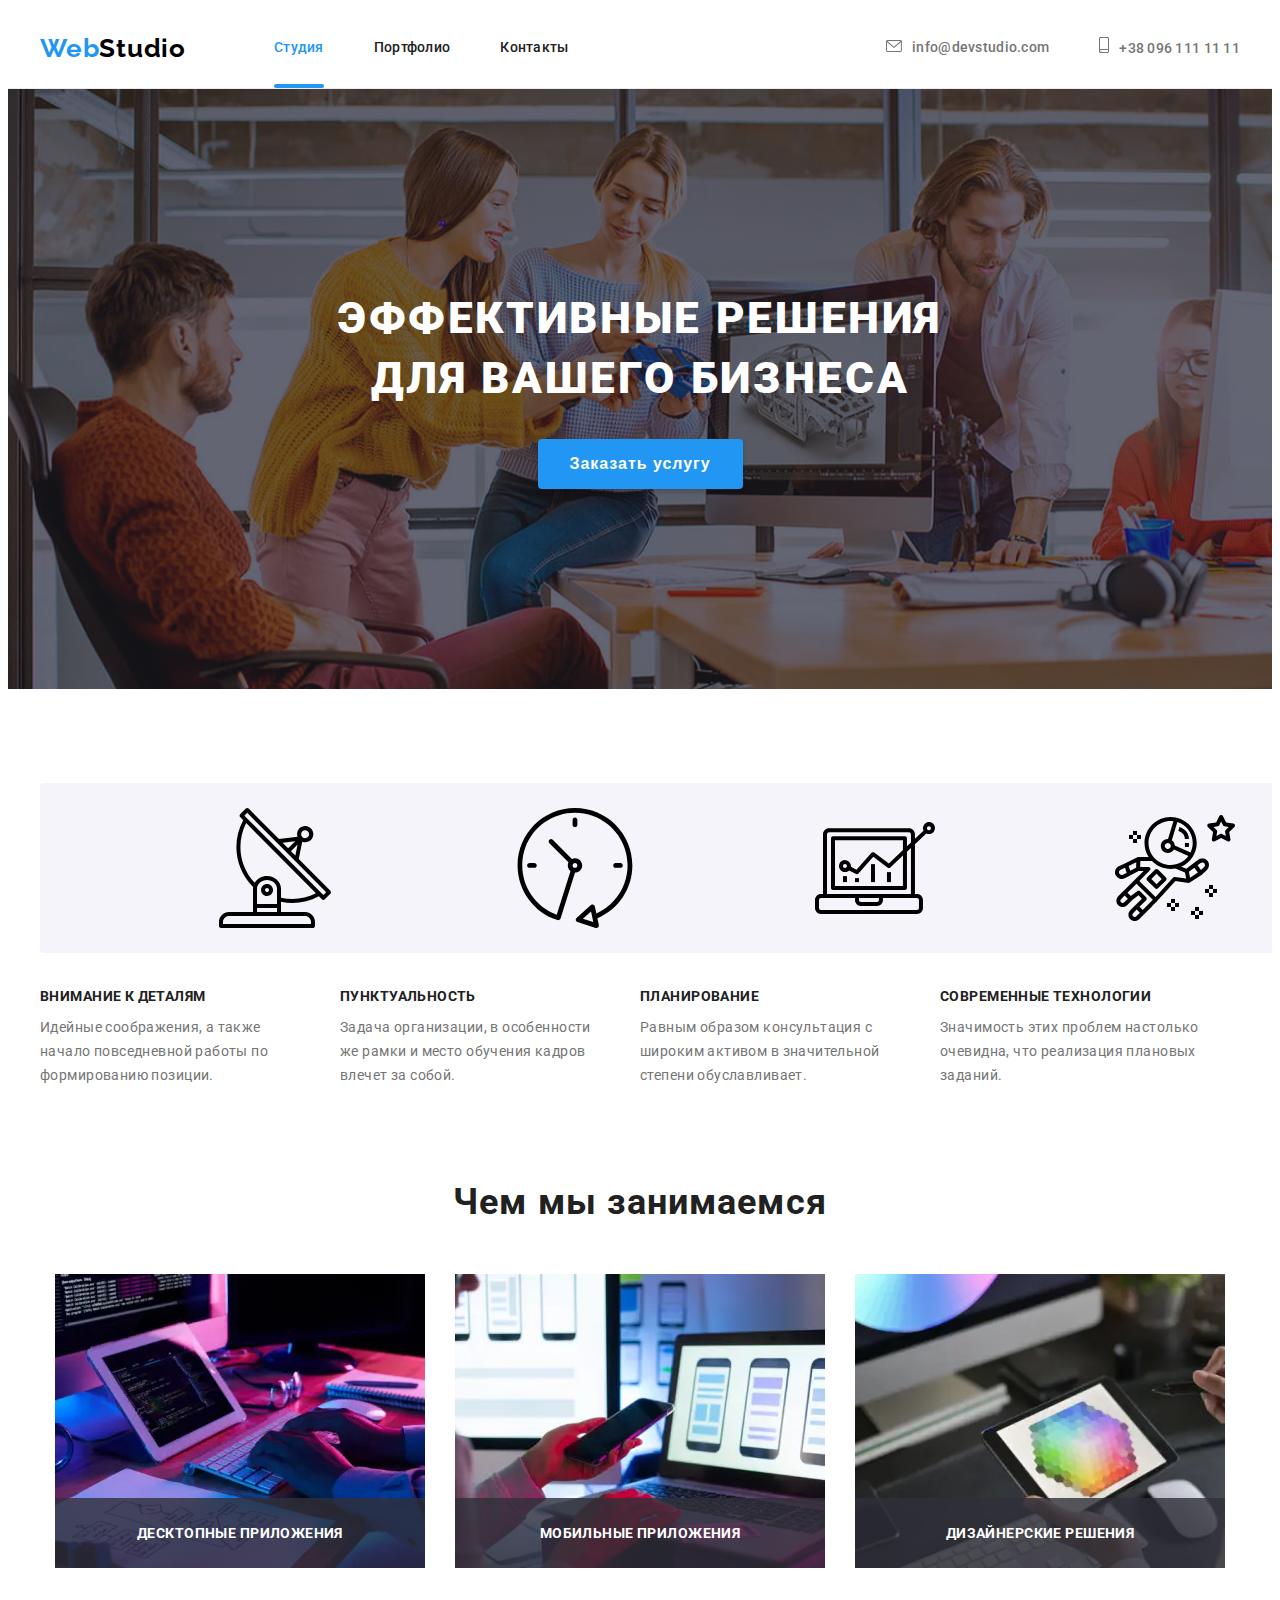
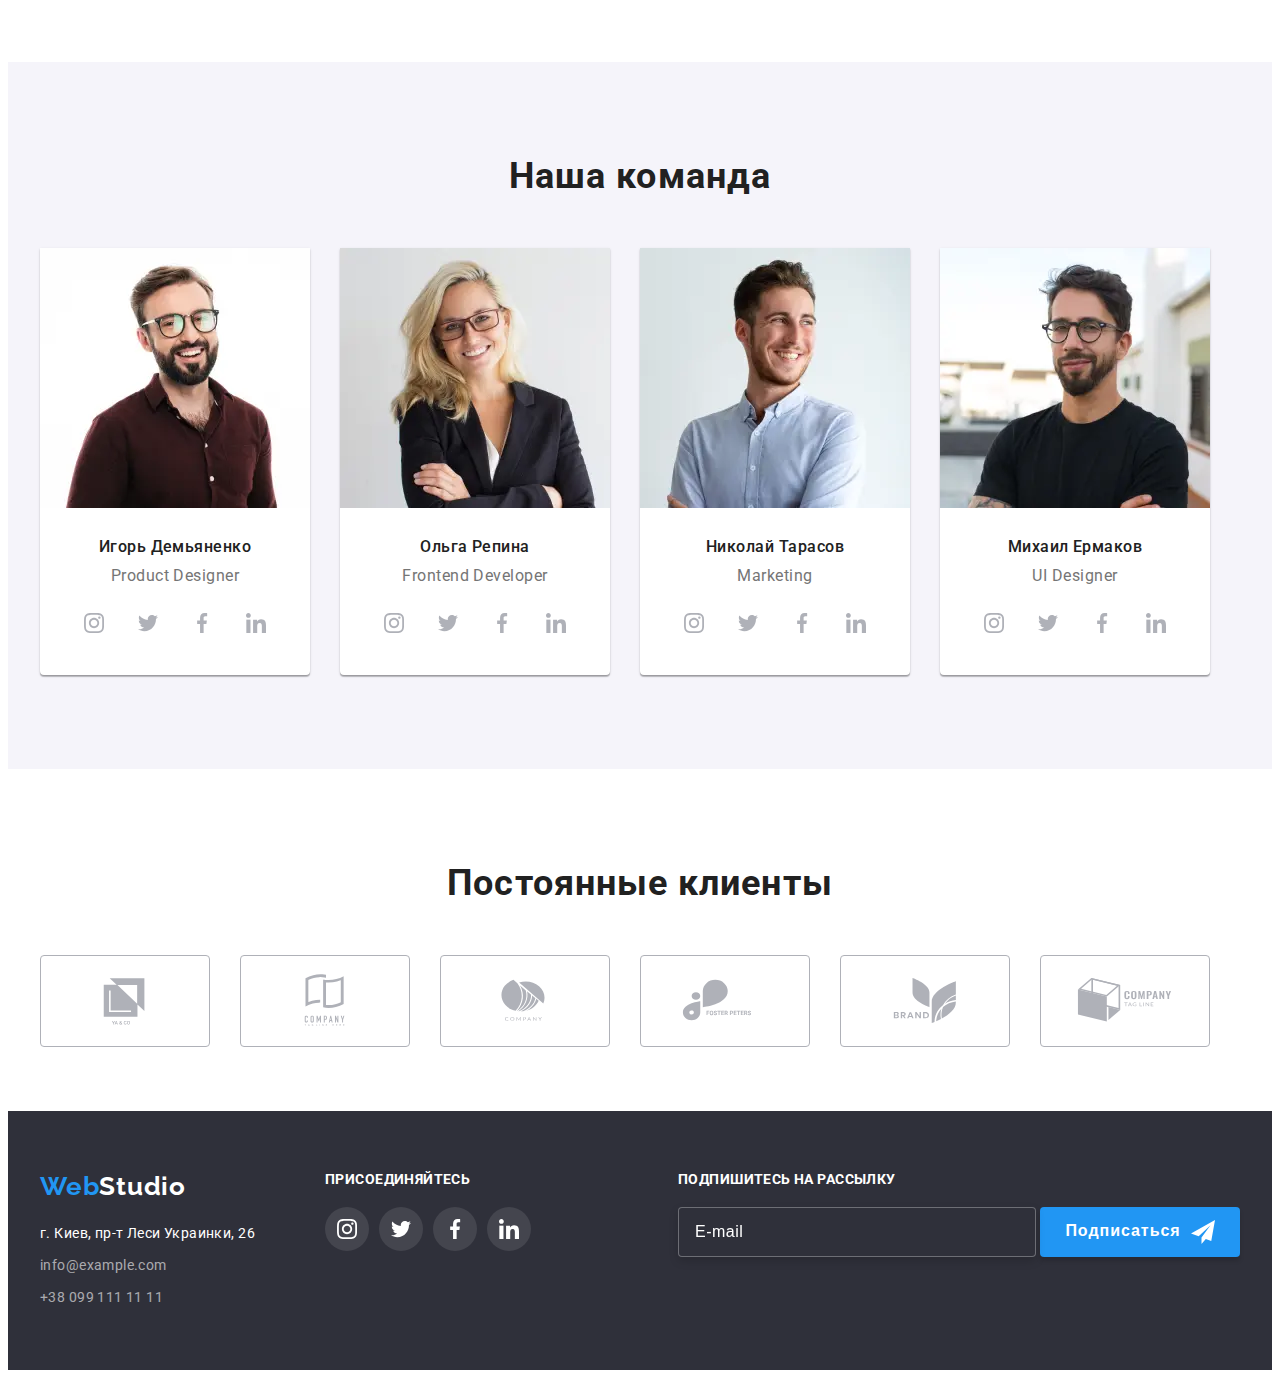
==== index.html @ 08f17c3b "fix mobile menu" ====
<!DOCTYPE html>
<html lang="ru">
  <head>
    <meta charset="UTF-8" />
    <meta http-equiv="X-UA-Compatible" content="IE=edge" />
    <meta name="viewport" content="width=device-width, initial-scale=1.0" />
    <title lang="en">WebStudio</title>
    <link rel="preconnect" href="https://fonts.gstatic.com" />
    <link
      href="https://fonts.googleapis.com/css2?family=Raleway:wght@700&family=Roboto:wght@400;500;700;900&display=swap"
      rel="stylesheet"
    />
    <link
      rel="stylesheet"
      href="https://cdnjs.cloudflare.com/ajax/libs/modern-normalize/1.0.0/modern-normalize.min.css"
      integrity="sha512-ISS7cAi1PEhQ8jnbJpJZMd29NlhNj4AWYyLOSp2CE/CsHxTCu+r+t0D2yoJudVrd0/8fTVPUVDzY5Tvli75u/g=="
      crossorigin="anonymous"
    />
    <link rel="stylesheet" href="./css/main.min.css" />
  </head>
  <body>
    <!-- HEADER -->
    <header class="header">
      <div class="container header__container">
        <nav class="header__nav">
          <a class="logo header__logo link" href="./index.html" lang="en"
            ><span class="logo__first-part">Web</span>Studio</a
          >
          <ul class="menu">
            <li class="menu__item list">
              <a class="menu__link link current" href="./index.html">Студия</a>
            </li>
            <li class="menu__item list">
              <a class="menu__link link" href="./portfolio.html">Портфолио</a>
            </li>
            <li class="menu__item list">
              <a class="menu__link link" href="#">Контакты</a>
            </li>
          </ul>
        </nav>
        <button type="button" class="header_burger-menu-btn" data-menu-button>
          <svg class="header_burger-menu-icon">
            <use href="./images/icons.svg#burger-menu"></use>
          </svg>
        </button>
        <ul class="header__contact">
          <li class="header__contact-item list">
            <a
              class="header__contact-link link"
              href="mailto:info@devstudio.com"
            >
              <svg class="header__contact-icon envelope">
                <use href="./images/icons.svg#envelope"></use>
              </svg>
              info@devstudio.com</a
            >
          </li>
          <li class="header__contact-item indent list">
            <a class="header__contact-link link" href="tel:+380961111111">
              <svg class="header__contact-icon smartphone">
                <use href="./images/icons.svg#smartphone"></use>
              </svg>
              +38 096 111 11 11</a
            >
          </li>
        </ul>
      </div>
      <div class="mobile-menu" data-menu>
        <div class="container mobile-menu__container">
          <button class="mobile-menu__close-btn" data-menu-close>
            <svg class="modal_close-btn-icon mobile-menu__close-btn-icon">
              <use href="./images/icons.svg#icon-close-black"></use>
            </svg>
          </button>
          <div class="mobile-menu__position">
            
              <ul class="mobile-menu__nav">
                <li class="mobile-menu__item list">
                  <a class="mobile-menu__link link current" href="./index.html"
                    >Студия</a
                  >
                </li>
                <li class="mobile-menu__item list">
                  <a class="mobile-menu__link link" href="./portfolio.html"
                    >Портфолио</a
                  >
                </li>
                <li class="mobile-menu__item list">
                  <a class="mobile-menu__link link" href="">Контакты</a>
                </li>
              </ul>
            
            
              <ul class="mobile-menu__contact">
                <li class="mobile-menu__contact-item list">
                  <a class="mobile-menu__contact-link mobile link" href="">
                    +38 096 111 11 11
                  </a>
                </li>
                <li class="mobile-menu__contact-item list">
                  <a class="mobile-menu__contact-link email link" href="">
                    info@devstudio.com
                  </a>
                </li>
              </ul>
              <ul class="mobile-menu__soc-networks">
                <li class="mobile-menu__soc-networks-item list">
                  <a href="" class="mobile-menu__soc-networks-link liner link">
                    Instagram
                  </a>
                </li>
                <li class="mobile-menu__soc-networks-item list">
                  <a href="" class="mobile-menu__soc-networks-link liner link">
                    Twitter
                  </a>
                </li>
                <li class="mobile-menu__soc-networks-item list">
                  <a href="" class="mobile-menu__soc-networks-link liner link">
                    Facebook
                  </a>
                </li>
                <li class="mobile-menu__soc-networks-item list">
                  <a href="" class="mobile-menu__soc-networks-link link">
                    LinkedIn
                  </a>
                </li>
              </ul>
            
          </div>
        </div>
      </div>
    </header>
    <main>
      <!--HERO-->
      <div class="overlay">
        <section class="hero">
          <h1 class="hero__title">
            Эффективные решения <br />
            для вашего бизнеса
          </h1>
          <div class="button">
            <button class="button__modal-btn" type="button" data-modal-open>
              Заказать услугу
            </button>
          </div>
        </section>
      </div>
      <!--ADVANTAGE-->
      <section class="advantage section">
        <div class="container">
          <h2 class="visually-hidden">Преимущества</h2>
          <ul class="advantage__list list">
            <li class="advantage__item">
              <svg class="advantage__icon-border">
                <use
                  class="advantage__icon"
                  href="./images/icons.svg#antenna"
                ></use>
              </svg>

              <h3 class="advantage__title">Внимание к деталям</h3>
              <p class="advantage__description">
                Идейные соображения, а также начало повседневной работы по
                формированию позиции.
              </p>
            </li>
            <li class="advantage__item">
              <svg class="advantage__icon-border">
                <use
                  class="advantage__icon"
                  href="./images/icons.svg#clock"
                ></use>
              </svg>

              <h3 class="advantage__title">Пунктуальность</h3>
              <p class="advantage__description">
                Задача организации, в особенности же рамки и место обучения
                кадров влечет за собой.
              </p>
            </li>
            <li class="advantage__item">
              <svg class="advantage__icon-border">
                <use
                  class="advantage__icon"
                  href="./images/icons.svg#diagram"
                ></use>
              </svg>
              <h3 class="advantage__title">Планирование</h3>
              <p class="advantage__description">
                Равным образом консультация с широким активом в значительной
                степени обуславливает.
              </p>
            </li>
            <li class="advantage__item">
              <svg class="advantage__icon-border">
                <use
                  class="advantage__icon"
                  href="./images/icons.svg#astronaut"
                ></use>
              </svg>
              <h3 class="advantage__title">Современные технологии</h3>
              <p class="advantage__description">
                Значимость этих проблем настолько очевидна, что реализация
                плановых заданий.
              </p>
            </li>
          </ul>
        </div>
      </section>

      <!--DOING-->
      <section class="doing doing_section section">
        <div class="container">
          <h2 class="title">Чем мы занимаемся</h2>
          <ul class="doing__list">
            <li class="doing__item list">
              <div class="doing__image-wrapper">
                <picture>
                  <source
                    srcset="
                      ./images/doing/doing-1-desktop.webp    1x,
                      ./images/doing/doing-1-desktop@2x.webp 2x
                    "
                    media="(min-width: 1200px)"
                    type="image/webp"
                  />
                  <source
                    srcset="
                      ./images/doing/doing-1-desktop.jpg    1x,
                      ./images/doing/doing-1-desktop@2x.jpg 2x
                    "
                    media="(min-width: 1200px)"
                  />
                  <img
                    class="doing__image"
                    src="#"
                    alt="Работаем на ноутбуке"
                  />
                </picture>
                <div class="doing__overlay-wrapper">
                  <p class="doing__overlay">Десктопные приложения</p>
                </div>
              </div>
            </li>
            <li class="doing__item list">
              <div class="doing__image-wrapper">
                <picture>
                  <source
                    srcset="
                      ./images/doing/doing-2-desktop.webp    1x,
                      ./images/doing/doing-2-desktop@2x.webp 2x
                    "
                    media="(min-width: 1200px)"
                    type="image/webp"
                  />
                  <source
                    srcset="
                      ./images/doing/doing-2-desktop.jpg    1x,
                      ./images/doing/doing-2-desktop@2x.jpg 2x
                    "
                    media="(min-width: 1200px)"
                  />
                  <img
                    class="doing__image"
                    src="#"
                    alt="Работаем на телефоне"
                  />
                </picture>
                <div class="doing__overlay-wrapper">
                  <p class="doing__overlay">Мобильные приложения</p>
                </div>
              </div>
            </li>
            <li class="doing__item list">
              <div class="doing__image-wrapper">
                <picture>
                  <source
                    srcset="
                      ./images/doing/doing-3-desktop.webp    1x,
                      ./images/doing/doing-3-desktop@2x.webp 2x
                    "
                    media="(min-width: 1200px)"
                    type="image/webp"
                  />
                  <source
                    srcset="
                      ./images/doing/doing-3-desktop.jpg    1x,
                      ./images/doing/doing-3-desktop@2x.jpg 2x
                    "
                    media="(min-width: 1200px)"
                  />
                  <img
                    class="doing__image"
                    src="#.jpg"
                    alt="Работаем на планшете"
                  />
                </picture>
                <div class="doing__overlay-wrapper">
                  <p class="doing__overlay">Дизайнерские решения</p>
                </div>
              </div>
            </li>
          </ul>
        </div>
      </section>

      <!--TEAM-->
      <section class="team section">
        <div class="container team__container">
          <h2 class="title">Наша команда</h2>
          <ul class="team__list">
            <li class="team__item list">
              <picture>
                <source
                  srcset="
                    ./images/team/igor-desktop.webp    1x,
                    ./images/team/igor-desktop@2x.webp 2x
                  "
                  media="(min-width: 1200px)"
                  type="image/webp"
                />
                <source
                  srcset="
                    ./images/team/igor-desktop.jpg    1x,
                    ./images/team/igor-desktop@2x.jpg 2x
                  "
                  media="(min-width: 1200px)"
                />
                <source
                  srcset="
                    ./images/team/igor-tablet.webp    1x,
                    ./images/team/igor-tablet@2x.webp 2x
                  "
                  media="(min-width: 768px)"
                  type="image/webp"
                />
                <source
                  srcset="
                    ./images/team/igor-tablet.jpg    1x,
                    ./images/team/igor-tablet@2x.jpg 2x
                  "
                  media="(min-width: 768px)"
                />
                <source
                  srcset="
                    ./images/team/igor-mobile.webp    1x,
                    ./images/team/igor-mobile@2x.webp 2x
                  "
                  media="(max-width: 767px)"
                  type="image/webp"
                />
                <source
                  srcset="
                    ./images/team/igor-mobile.jpg    1x,
                    ./images/team/igor-mobile@2x.jpg 2x
                  "
                  media="(max-width: 767px)"
                />
                <img
                  class="team__image"
                  src="./images/team/igor-mobile.jpg"
                  alt="фото"
                />
              </picture>
              <div class="team__content">
                <h3 class="team__title">Игорь Демьяненко</h3>
                <p class="team__position" lang="en">Product Designer</p>
                <ul class="list soc-networks">
                  <li class="soc-networks__item">
                    <a class="soc-networks__link link" href="">
                      <svg class="soc-networks__icon">
                        <use href="./images/icons.svg#instagram"></use>
                      </svg>
                    </a>
                  </li>
                  <li class="soc-networks__item">
                    <a class="soc-networks__link link" href="">
                      <svg class="soc-networks__icon">
                        <use href="./images/icons.svg#twitter"></use>
                      </svg>
                    </a>
                  </li>
                  <li class="soc-networks__item">
                    <a class="soc-networks__link link" href="">
                      <svg class="soc-networks__icon">
                        <use href="./images/icons.svg#facebook"></use>
                      </svg>
                    </a>
                  </li>
                  <li class="soc-networks__item">
                    <a class="soc-networks__link link" href="">
                      <svg class="soc-networks__icon">
                        <use href="./images/icons.svg#linkedin"></use>
                      </svg>
                    </a>
                  </li>
                </ul>
              </div>
            </li>

            <li class="team__item list">
              <picture>
                <source
                  srcset="
                    ./images/team/olga-desktop.webp    1x,
                    ./images/team/olga-desktop@2x.webp 2x
                  "
                  media="(min-width: 1200px)"
                  type="image/webp"
                />
                <source
                  srcset="
                    ./images/team/olga-desktop.jpg    1x,
                    ./images/team/olga-desktop@2x.jpg 2x
                  "
                  media="(min-width: 1200px)"
                />
                <source
                  srcset="
                    ./images/team/olga-tablet.webp    1x,
                    ./images/team/olga-tablet@2x.webp 2x
                  "
                  media="(min-width: 768px)"
                  type="image/webp"
                />
                <source
                  srcset="
                    ./images/team/olga-tablet.jpg    1x,
                    ./images/team/olga-tablet@2x.jpg 2x
                  "
                  media="(min-width: 768px)"
                />
                <source
                  srcset="
                    ./images/team/olga-mobile.webp    1x,
                    ./images/team/olga-mobile@2x.webp 2x
                  "
                  media="(max-width: 767px)"
                  type="image/webp"
                />
                <source
                  srcset="
                    ./images/team/olga-mobile.jpg    1x,
                    ./images/team/olga-mobile@2x.jpg 2x
                  "
                  media="(max-width: 767px)"
                />
                <img
                  class="team__image"
                  src="./images/team/olga-mobile.jpg"
                  alt="фото"
                />
              </picture>
              <div class="team__content">
                <h3 class="team__title">Ольга Репина</h3>
                <p class="team__position" lang="en">Frontend Developer</p>
                <ul class="list soc-networks">
                  <li class="soc-networks__item">
                    <a class="soc-networks__link link" href="">
                      <svg class="soc-networks__icon">
                        <use href="./images/icons.svg#instagram"></use>
                      </svg>
                    </a>
                  </li>
                  <li class="soc-networks__item">
                    <a class="soc-networks__link link" href="">
                      <svg class="soc-networks__icon">
                        <use href="./images/icons.svg#twitter"></use>
                      </svg>
                    </a>
                  </li>
                  <li class="soc-networks__item">
                    <a class="soc-networks__link link" href="">
                      <svg class="soc-networks__icon">
                        <use href="./images/icons.svg#facebook"></use>
                      </svg>
                    </a>
                  </li>
                  <li class="soc-networks__item">
                    <a class="soc-networks__link link" href="">
                      <svg class="soc-networks__icon">
                        <use href="./images/icons.svg#linkedin"></use>
                      </svg>
                    </a>
                  </li>
                </ul>
              </div>
            </li>
            <li class="team__item list">
              <picture>
                <source
                  srcset="
                    ./images/team/nicholas-desktop.webp    1x,
                    ./images/team/nicholas-desktop@2x.webp 2x
                  "
                  media="(min-width: 1200px)"
                  type="image/webp"
                />
                <source
                  srcset="
                    ./images/team/nicholas-desktop.jpg    1x,
                    ./images/team/nicholas-desktop@2x.jpg 2x
                  "
                  media="(min-width: 1200px)"
                />
                <source
                  srcset="
                    ./images/team/nicholas-tablet.webp    1x,
                    ./images/team/nicholas-tablet@2x.webp 2x
                  "
                  media="(min-width: 768px)"
                  type="image/webp"
                />
                <source
                  srcset="
                    ./images/team/nicholas-tablet.jpg    1x,
                    ./images/team/nicholas-tablet@2x.jpg 2x
                  "
                  media="(min-width: 768px)"
                />
                <source
                  srcset="
                    ./images/team/nicholas-mobile.webp    1x,
                    ./images/team/nicholas-mobile@2x.webp 2x
                  "
                  media="(max-width: 767px)"
                  type="image/webp"
                />
                <source
                  srcset="
                    ./images/team/nicholas-mobile.jpg    1x,
                    ./images/team/nicholas-mobile@2x.jpg 2x
                  "
                  media="(max-width: 767px)"
                />
                <img
                  class="team__image"
                  src="./images/team/nicholas-mobile.jpg"
                  alt="фото"
                />
              </picture>
              <div class="team__content">
                <h3 class="team__title">Николай Тарасов</h3>
                <p class="team__position" lang="en">Marketing</p>
                <ul class="list soc-networks">
                  <li class="soc-networks__item">
                    <a class="soc-networks__link link" href="">
                      <svg class="soc-networks__icon">
                        <use href="./images/icons.svg#instagram"></use>
                      </svg>
                    </a>
                  </li>
                  <li class="soc-networks__item">
                    <a class="soc-networks__link link" href="">
                      <svg class="soc-networks__icon">
                        <use href="./images/icons.svg#twitter"></use>
                      </svg>
                    </a>
                  </li>
                  <li class="soc-networks__item">
                    <a class="soc-networks__link link" href="">
                      <svg class="soc-networks__icon">
                        <use href="./images/icons.svg#facebook"></use>
                      </svg>
                    </a>
                  </li>
                  <li class="soc-networks__item">
                    <a class="soc-networks__link link" href="">
                      <svg class="soc-networks__icon">
                        <use href="./images/icons.svg#linkedin"></use>
                      </svg>
                    </a>
                  </li>
                </ul>
              </div>
            </li>
            <li class="team__item list">
              <picture>
                <source
                  srcset="
                    ./images/team/michael-desktop.webp    1x,
                    ./images/team/michael-desktop@2x.webp 2x
                  "
                  media="(min-width: 1200px)"
                  type="image/webp"
                />
                <source
                  srcset="
                    ./images/team/michael-desktop.jpg    1x,
                    ./images/team/michael-desktop@2x.jpg 2x
                  "
                  media="(min-width: 1200px)"
                />
                <source
                  srcset="
                    ./images/team/michael-tablet.webp    1x,
                    ./images/team/michael-tablet@2x.webp 2x
                  "
                  media="(min-width: 768px)"
                  type="image/webp"
                />
                <source
                  srcset="
                    ./images/team/michael-tablet.jpg    1x,
                    ./images/team/michael-tablet@2x.jpg 2x
                  "
                  media="(min-width: 768px)"
                />
                <source
                  srcset="
                    ./images/team/michael-mobile.webp    1x,
                    ./images/team/michael-mobile@2x.webp 2x
                  "
                  media="(max-width: 767px)"
                  type="image/webp"
                />
                <source
                  srcset="
                    ./images/team/michael-mobile.jpg    1x,
                    ./images/team/michael-mobile@2x.jpg 2x
                  "
                  media="(max-width: 767px)"
                />
                <img
                  class="team__image"
                  src="./images/team/michael-mobile.jpg"
                  alt="фото"
                />
              </picture>
              <div class="team__content">
                <h3 class="team__title">Михаил Ермаков</h3>
                <p class="team__position" lang="en">UI Designer</p>
                <ul class="list soc-networks">
                  <li class="soc-networks__item">
                    <a class="soc-networks__link link" href="">
                      <svg class="soc-networks__icon">
                        <use href="./images/icons.svg#instagram"></use>
                      </svg>
                    </a>
                  </li>
                  <li class="soc-networks__item">
                    <a class="soc-networks__link link" href="">
                      <svg class="soc-networks__icon">
                        <use href="./images/icons.svg#twitter"></use>
                      </svg>
                    </a>
                  </li>
                  <li class="soc-networks__item">
                    <a class="soc-networks__link link" href="">
                      <svg class="soc-networks__icon">
                        <use href="./images/icons.svg#facebook"></use>
                      </svg>
                    </a>
                  </li>
                  <li class="soc-networks__item">
                    <a class="soc-networks__link link" href="">
                      <svg class="soc-networks__icon">
                        <use href="./images/icons.svg#linkedin"></use>
                      </svg>
                    </a>
                  </li>
                </ul>
              </div>
            </li>
          </ul>
        </div>
      </section>
      <!--CUSTOMERS-->
      <section class="customers section">
        <div class="container customers__container">
          <h2 class="title">Постоянные клиенты</h2>
          <ul class="customers__list list">
            <li class="customers__item">
              <a class="customers__link link" href="">
                <svg class="customers__icon">
                  <use href="./images/icons.svg#icon-logo1"></use>
                </svg>
              </a>
            </li>
            <li class="customers__item">
              <a class="customers__link link" href="">
                <svg class="customers__icon">
                  <use href="./images/icons.svg#icon-logo2"></use>
                </svg>
              </a>
            </li>
            <li class="customers__item">
              <a class="customers__link link" href="">
                <svg class="customers__icon">
                  <use href="./images/icons.svg#icon-logo3"></use>
                </svg>
              </a>
            </li>
            <li class="customers__item">
              <a class="customers__link link" href="">
                <svg class="customers__icon">
                  <use href="./images/icons.svg#icon-logo4"></use>
                </svg>
              </a>
            </li>
            <li class="customers__item">
              <a class="customers__link link" href="">
                <svg class="customers__icon">
                  <use href="./images/icons.svg#icon-logo5"></use>
                </svg>
              </a>
            </li>
            <li class="customers__item">
              <a class="customers__link link" href="">
                <svg class="customers__icon">
                  <use href="./images/icons.svg#icon-logo6"></use>
                </svg>
              </a>
            </li>
          </ul>
        </div>
      </section>
    </main>

    <!--FOOTER-->
    <footer class="footer">
      <div class="container footer__container">
        <div class="footer__tablet-position">
          <div class="footer__contact">
            <a class="logo footer__logo link" href="./index.html" lang="en"
              ><span class="logo__first-part">Web</span>Studio</a
            >
            <address class="footer__address">
              <ul class="footer__contact-list">
                <li class="footer__item list">
                  <a
                    class="footer__link link footer__contact-color"
                    href="https://goo.gl/maps/uwmR4bDLLU36MTBo9"
                    target="_blank"
                    rel="noopener noreferrer"
                    >г. Киев, пр-т Леси Украинки, 26</a
                  >
                </li>
                <li class="footer__item list">
                  <a class="footer__link link" href="mailto:info@example.com"
                    >info@example.com</a
                  >
                </li>
                <li class="footer__item list">
                  <a class="footer__link link" href="tel:+380991111111"
                    >+38 099 111 11 11</a
                  >
                </li>
              </ul>
            </address>
          </div>
          <div class="appeal">
            <h3 class="appeal__tittle">присоединяйтесь</h3>
            <ul class="appeal__list list">
              <li class="appeal__item">
                <a class="appeal__link link" href="">
                  <svg class="appeal__social-icon">
                    <use href="./images/icons.svg#instagram"></use>
                  </svg>
                </a>
              </li>
              <li class="appeal__item">
                <a class="appeal__link link" href="">
                  <svg class="appeal__social-icon">
                    <use href="./images/icons.svg#twitter"></use>
                  </svg>
                </a>
              </li>
              <li class="appeal__item">
                <a class="appeal__link link" href="">
                  <svg class="appeal__social-icon">
                    <use href="./images/icons.svg#facebook"></use>
                  </svg>
                </a>
              </li>
              <li class="appeal__item link">
                <a class="appeal__link" href="">
                  <svg class="appeal__social-icon">
                    <use href="./images/icons.svg#linkedin"></use>
                  </svg>
                </a>
              </li>
            </ul>
          </div>
        </div>
        <form action="#" class="footer__footer-form">
          <p class="footer__form-head">Подпишитесь на рассылку</p>
          <div class="footer__form-position">
            <label class="footer__form-field">
              <input
                type="email"
                name="email"
                class="footer__form-input"
                placeholder="E-mail"
              />
            </label>
            <button type="submit" class="footer__form-btn">Подписаться</button>
          </div>
        </form>
      </div>
    </footer>
    <!--MODAL WINDOW-->
    <div class="backdrop is-hidden" data-modal>
      <div class="modal">
        <button type="button" class="modal__close-btn" data-modal-close>
          <svg class="modal_close-btn-icon">
            <use href="./images/icons.svg#icon-close-black"></use>
          </svg>
        </button>
        <form action="#" class="modal-form">
          <p class="modal-form__head">
            Оставьте свои данные, мы вам перезвоним
          </p>
          <label class="modal-form__field">
            Имя
            <span class="modal-form__input-wrapper">
              <input
                type="text"
                name="user-name"
                class="modal-form__input"
                required
              />
              <svg class="modal-form__icon">
                <use href="./images/icons.svg#icon-person"></use>
              </svg>
            </span>
          </label>
          <label class="modal-form__field">
            Телефон
            <span class="modal-form__input-wrapper">
              <input
                type="tel"
                name="user-phone"
                class="modal-form__input"
                required
              />
              <svg class="modal-form__icon">
                <use href="./images/icons.svg#modal-phone"></use>
              </svg>
            </span>
          </label>
          <label class="modal-form__field">
            Почта
            <span class="modal-form__input-wrapper">
              <input
                type="email"
                name="user-mail"
                class="modal-form__input"
                required
              />
              <svg class="modal-form__icon">
                <use href="./images/icons.svg#modal-email"></use>
              </svg>
            </span>
          </label>
          <label class="modal-form__field">
            Комментарий
            <textarea
              name="user-coment"
              class="modal-form__coment"
              placeholder="Введите текст"
            ></textarea>
          </label>
          <input
            type="checkbox"
            name="user-policy"
            class="modal-form__checkbox visually-hidden"
            id="checkbox-policy"
            required
          />
          <label for="checkbox-policy" class="modal-form__checkbox-policy"
            >Соглашаюсь с рассылкой и принимаю
            <a href="" class="modal-form__policy-link">Условия договора</a>
          </label>
          <button type="submit" class="modal-form__btn">Отправить</button>
        </form>
      </div>
    </div>
    <script src="./js/modal.js"></script>
    <script src="./js/menu.js"></script>
  </body>
</html>
---- css/main.min.css ----
:root{--main-font: "Roboto", sans-serif;--secondary-font: "Raleway", sans-serif;--accent-color: #2196f3;--main-grey-color: #757575;--main-black-color: #212121;--main-white-color:  #ffffff;--gap-card-set: 30px;--duration: 250ms;--timing-function: cubic-bezier(0.4, 0, 0.2, 1)}.visually-hidden{position:absolute !important;clip:rect(1px 1px 1px 1px);clip:rect(1px, 1px, 1px, 1px);padding:0 !important;border:0 !important;height:1px !important;width:1px !important;overflow:hidden}h1,h2,h3,h4,h5,h6,p{margin-top:0;margin-bottom:0}ul,ol{margin-top:0;margin-bottom:0;padding-left:0}img{display:block;max-width:100%;height:auto}.list{list-style:none}.link{text-decoration:none}body{font-family:var(--main-font);overflow-x:hidden}html{overflow-x:hidden}.section{padding-top:94px;padding-bottom:94px}@media screen and (max-width: 1199px){.section{padding-top:60px;padding-bottom:60px}}.container{width:100%;padding-left:15px;padding-right:15px}@media screen and (min-width: 480px){.container{width:480px;margin:0 auto}}@media screen and (min-width: 768px){.container{width:768px}}@media screen and (min-width: 1200px){.container{width:1200px}}.soc-networks{display:flex;justify-content:space-between;width:206px;height:44px;margin:auto}.soc-networks__link{display:flex;justify-content:center;align-items:center;width:44px;height:44px;background-color:var(--main-white-color);border-radius:50%;transition:background-color var(--duration) var(--timing-function)}.soc-networks__link:hover,.soc-networks__link:focus{background-color:var(--accent-color)}.soc-networks__icon{width:20px;height:20px;fill:#afb1b8;transition:fill var(--duration) var(--timing-function)}.soc-networks__link:hover .soc-networks__icon,.soc-networks__link:focus .soc-networks__icon{fill:var(--main-white-color)}.title{font-weight:700;text-align:center;letter-spacing:0.03em;color:var(--main-black-color)}@media screen and (max-width: 1199px){.title{font-size:28px;line-height:1.18;margin-bottom:30px}}@media screen and (min-width: 1200px){.title{font-size:36px;line-height:1.16;margin-bottom:50px}}.backdrop{position:fixed;top:0;left:0;width:100%;height:100%;background-color:rgba(0,0,0,0.2);z-index:100;transition:opacity var(--duration) var(--timing-function),visibility var(--duration) var(--timing-function)}.is-hidden{opacity:0;visibility:hidden;pointer-events:none}.modal{position:absolute;top:50%;left:50%;transform:translate(-50%, -50%);background-color:var(--main-white-color);box-shadow:0px 1px 3px rgba(0,0,0,0.12),0px 1px 1px rgba(0,0,0,0.14),0px 2px 1px rgba(0,0,0,0.2);border-radius:4px;padding:40px}.modal__close-btn{position:absolute;width:30px;height:30px;top:8px;right:8px;padding:0;background-color:var(--main-white-color);border:1px solid rgba(0,0,0,0.1);border-radius:50%;box-sizing:border-box}.modal_close-btn-icon{position:absolute;top:5px;right:5px;width:18px;height:18px;padding:0;cursor:pointer}.modal_close-btn-icon:hover{fill:var(--accent-color)}@media screen and (max-width: 1199px){.modal{width:450px}}@media screen and (min-width: 1200px){.modal{width:528px}}.modal-form{display:flex;flex-direction:column}.modal-form__head{font-weight:700;text-align:center;letter-spacing:0.03em;margin-bottom:12px}@media screen and (max-width: 1199px){.modal-form__head{font-size:20px;line-height:1.5}}@media screen and (min-width: 480px){.modal-form__head{font-size:20px;line-height:1.15}.modal-form__field{font-weight:400;font-size:12px;line-height:14px;letter-spacing:0.01em;color:var(--main-grey-color);margin-bottom:10px}.modal-form__input-wrapper{position:relative;display:block;margin-top:4px}.modal-form__input{width:100%;height:40px;border:1px solid rgba(33,33,33,0.2);box-sizing:border-box;border-radius:4px;padding-left:41px;transition:border-color var(--duration) var(--timing-function)}.modal-form__input:focus{border-color:var(--accent-color);outline:none}.modal-form__icon{position:absolute;top:50%;left:12px;transform:translateY(-50%);display:block;width:18px;height:18px;transition:fill var(--duration) var(--timing-function)}.modal-form__icon__input:focus+.modal-form__icon{fill:var(--accent-color)}.modal-form__coment{width:100%;height:120px;border:1px solid rgba(33,33,33,0.2);box-sizing:border-box;border-radius:4px;padding:12px 16px;margin-top:4px;resize:none}.modal-form__coment::placeholder{font-weight:400;font-size:14px;line-height:16px;letter-spacing:0.01em;color:rgba(117,117,117,0.5)}.modal-form__coment:focus{outline:none;border-color:var(--accent-color)}.modal-form__checkbox-policy{font-weight:400;letter-spacing:0.03em;font-size:12px;line-height:1.17;color:var(--main-grey-color);margin-top:10px}.modal-form__policy-link{color:var(--accent-color)}.modal-form__checkbox-policy::before{display:inline-block;vertical-align:middle;content:"";width:15px;height:15px;cursor:pointer;border:2px solid #212121;border-radius:2px;box-sizing:border-box}.modal-form__checkbox:checked+.modal-form__checkbox-policy::before{border:none;background-image:url("../images/icon-check.svg");background-position:50% 50%;border-radius:2px solid var(--accent-color)}.modal-form__checkbox-policy::before,.modal-form__checkbox-policy{display:inline-flex;align-items:center;justify-content:space-evenly}.modal-form__btn{align-self:center;width:200px;height:50px;margin-top:30px;background-color:#2196f3;box-shadow:0px 4px 4px rgba(0,0,0,0.15);border-radius:4px;border:none;color:var(--main-white-color);font-weight:700;font-size:16px;line-height:30px;align-items:center;text-align:center;letter-spacing:0.06em;cursor:pointer;transition:background-color var(--duration) var(--timing-function)}.modal-form__btn:hover,.modal-form__btn:focus{background-color:#188ce8}}@media screen and (max-width: 1199px){.modal-form__checkbox-policy{font-size:12px;line-height:1.17}}@media screen and (min-width: 1200px){.modal-form__checkbox-policy{font-size:14px;line-height:1.71}}.logo{font-family:var(--secondary-font);font-weight:700;font-size:26px;line-height:1.19;letter-spacing:0.03em}.logo__first-part{color:#2196f3}@media screen and (max-width: 767px){.menu{display:none}}@media screen and (min-width: 768px){.menu{display:flex}.menu__item:not(:last-child){margin-right:50px}.menu__link{font-weight:500;font-size:14px;line-height:1.14;letter-spacing:0.02em;color:var(--main-black-color);position:relative;display:block;padding-top:32px;padding-bottom:32px;transition:color var(--duration) var(--timing-function)}.menu__link:hover,.menu__link:focus{color:var(--accent-color)}.menu__link.current::after{content:"";position:absolute;left:0;bottom:0;display:block;width:100%;height:4px;background-color:var(--accent-color);border-radius:2px}.current{color:var(--accent-color)}}@media screen and (min-width: 1200px){.menu{display:flex}.menu__item:not(:last-child){margin-right:50px}.menu__link{font-weight:500;font-size:14px;line-height:1.14;letter-spacing:0.02em;color:var(--main-black-color);position:relative;display:block;padding-top:32px;padding-bottom:32px;transition:color var(--duration) var(--timing-function)}.menu__link:hover,.menu__link:focus{color:var(--accent-color)}.menu__link.current::after{content:"";position:absolute;left:0;bottom:0;display:block;width:100%;height:4px;background-color:var(--accent-color);border-radius:2px}.current{color:var(--accent-color)}}.appeal__tittle{font-family:var(--main-font);font-weight:700;font-size:14px;line-height:16px;letter-spacing:0.03em;text-transform:uppercase;color:var(--main-white-color);margin-bottom:20px}.appeal__list{display:flex}.appeal__item{display:flex;justify-content:center;align-items:center;border-radius:50%}.appeal__item:not(:last-child){margin-right:10px}.appeal__link{display:flex;justify-content:center;align-items:center;width:44px;height:44px;background:rgba(255,255,255,0.1);border-radius:50%;transition:background-color var(--duration) var(--timing-function)}.appeal__link:hover,.appeal__link:focus{cursor:pointer;background-color:var(--accent-color)}.appeal__social-icon{display:flex;width:20px;height:20px;justify-content:center;align-items:center;fill:var(--main-white-color)}@media screen and (max-width: 1199px){.appeal__tittle{display:flex;justify-content:center}.appeal__list{margin-bottom:60px}}@media screen and (min-width: 1200px){.appeal{margin-left:70px}}.overlay{min-height:400px;margin-left:auto;margin-right:auto;background-color:#c4c4c4;background-image:linear-gradient(to right, rgba(47,48,58,0.4), rgba(47,48,58,0.4)),url("../images/hero/bg-mobile.jpg");background-repeat:no-repeat;background-size:cover}@media (min-device-pixel-ratio: 2) and (max-width: 767px), (min-resolution: 192dpi) and (max-width: 767px), (min-resolution: 2dppx) and (max-width: 767px){.overlay{background-image:linear-gradient(to right, rgba(47,48,58,0.4), rgba(47,48,58,0.4)),url("../images/hero/bg-mobile@2x.jpg")}}@media screen and (min-width: 768px){.overlay{background-image:linear-gradient(to right, rgba(47,48,58,0.4), rgba(47,48,58,0.4)),url("../images/hero/bg-tablet.jpg")}}@media (min-device-pixel-ratio: 2) and (min-width: 768px), (min-resolution: 192dpi) and (min-width: 768px), (min-resolution: 2dppx) and (min-width: 768px){.overlay{background-image:linear-gradient(to right, rgba(47,48,58,0.4), rgba(47,48,58,0.4)),url("../images/hero/bg-tablet@2x.jpg")}}@media screen and (min-width: 1200px){.overlay{background-image:linear-gradient(to right, rgba(47,48,58,0.4), rgba(47,48,58,0.4)),url("../images/hero/bg-desktop.jpg")}}@media (min-device-pixel-ratio: 2) and (min-width: 1200px), (min-resolution: 192dpi) and (min-width: 1200px), (min-resolution: 2dppx) and (min-width: 1200px){.overlay{background-image:linear-gradient(to right, rgba(47,48,58,0.4), rgba(47,48,58,0.4)),url("../images/hero/bg-desktop@2x.jpg")}}.button__modal-btn{padding:10px 32px;border-radius:4px;font-weight:700;font-size:16px;line-height:1.87;letter-spacing:0.06em;background-color:#2196f3;color:var(--main-white-color);cursor:pointer;border:#2196f3;box-shadow:0px 4px 4px rgba(0,0,0,0.15);transition:background-color var(--duration) var(--timing-function)}.button__modal-btn:hover,.button__modal-btn:focus{background-color:#188ce8}@media screen and (max-width: 767px){.mobile-menu{position:fixed;z-index:1;top:0;left:0;width:100vw;height:100vh;background:#ffffff;box-shadow:0px 4px 8px rgba(0,0,0,0.04),0px 2px 4px rgba(0,0,0,0.08),0px 1px 3px rgba(0,0,0,0.16);overflow:auto;opacity:0;visibility:hidden;pointer-events:none}.mobile-menu__container{position:relative;padding-left:25px;padding-top:48px;padding-right:25px;padding-bottom:48px}.mobile-menu__close-btn{border:none;border-color:transparent;padding:0;position:absolute;top:10px;right:0;width:40px;height:40px;border:none;background-color:transparent;padding:0}.mobile-menu__close-btn-icon{margin-top:10px;margin-right:15px}.mobile-menu.is-open{opacity:1;visibility:visible;pointer-events:auto}.mobile-menu__position{display:flex;flex-direction:column;justify-content:space-between}.mobile-menu__nav{display:flex;flex-direction:column;padding-left:25px}.mobile-menu__item:not(:last-child){margin-bottom:32px}.mobile-menu__link{font-family:Roboto;font-weight:500;font-size:40px;line-height:1.18;letter-spacing:0.02em;position:relative;color:#212121;transition:color var(--duration) var(--timing-function)}.mobile-menu__link:hover,.mobile-menu__link:focus{color:var(--accent-color)}.mobile-menu__contact{display:flex;flex-direction:column;margin-bottom:64px;margin-left:25px}.mobile-menu__contact-item{margin-bottom:32px}.mobile-menu__soc-networks{display:flex;flex-wrap:wrap;margin-left:25px}.mobile-menu__soc-networks-link{font-family:Roboto;font-weight:500;font-size:18px;line-height:1.22;letter-spacing:0.02em;color:#2196f3}.current{color:var(--accent-color)}.liner::after{content:"";width:22px;height:0px;border:1px solid rgba(33,33,33,0.2);transform:rotate(90deg);margin-left:10px;margin-right:10px}.mobile{font-family:Roboto;font-weight:500;font-size:34px;line-height:1.18;letter-spacing:0.02em;color:#2196f3}.email{font-family:Roboto;font-weight:500;font-size:24px;line-height:1.17;letter-spacing:0.02em;color:#757575}}@media screen and (min-width: 768px){.mobile-menu{display:none}}.header{border-bottom:1px solid #ececec}.header__logo{color:#000000}.header__container{display:flex;justify-content:space-between;align-items:center}@media screen and (max-width: 767px){.header__container{margin-top:16px;margin-bottom:16px;display:flex;justify-content:space-between;align-items:center}.header__contact{display:none}.header_burger-menu-btn{line-height:0;background-color:transparent;border:none;padding:0;transition:color var(--duration) var(--timing-function)}.header_burger-menu-btn:hover,.header_burger-menu-btn:focus{color:var(--accent-color)}.header_burger-menu-icon{width:40px;height:40px;transition:fill var(--duration) var(--timing-function)}.header_burger-menu-icon:hover,.header_burger-menu-icon:focus{fill:var(--accent-color)}}@media screen and (min-width: 768px){.header_burger-menu-btn{display:none}.header__nav{display:flex;align-items:center}.header__logo{margin-right:88px}.header__contact-link{font-weight:500;letter-spacing:0.02em;color:var(--main-grey-color);transition:color var(--duration) var(--timing-function)}.header__contact-link:hover,.header__contact-link:focus{color:var(--accent-color)}.header__contact-icon{fill:var(--main-grey-color);margin-right:10px;transition:fill var(--duration) var(--timing-function)}.header__contact-icon:hover,.header__contact-icon:focus{fill:var(--accent-color)}.header__contact-icon__contact-link:hover .header__contact-icon,.header__contact-icon__contact-link:focus .header__contact-icon{fill:var(--accent-color)}.indent{margin-top:10px}.envelope{width:14px;height:10px;fill:currentColor}.smartphone{width:10px;height:14px;fill:currentColor}}@media screen and (min-width: 768px) and (min-width: 1199px){.header__contact-link{font-size:12px;line-height:1.7}}@media screen and (min-width: 1200px){.header__contact{display:flex;justify-content:center}.header__contact-item{display:flex;justify-content:center;align-items:center}.header__contact-item:not(:last-child){margin-right:50px}.header__contact-link{display:flex;justify-content:center;align-items:baseline;font-size:14px;line-height:1.4}.envelope{width:16px;height:12px}.smartphone{width:10px;height:16px}.indent{margin-top:0}}.hero{text-align:center}.hero__title{font-weight:900;margin-bottom:30px;letter-spacing:0.06em;text-transform:uppercase;color:var(--main-white-color)}@media screen and (max-width: 1199px){.hero{padding-top:118px;padding-bottom:118px}.hero__title{font-size:26px;line-height:1.62;text-align:center}}@media screen and (min-width: 1200px){.hero{padding-top:200px;padding-bottom:200px}.hero__title{font-size:44px;line-height:1.36}}.advantage__icon-border{width:100%;background:#f5f4fa;border-radius:4px;padding-top:25px;padding-bottom:25px;margin-bottom:30px}.advantage__icon{width:70px;height:70px}@media screen and (min-width: 480px){.advantage__icon-border{width:450px;height:120px;padding-left:190px;padding-right:190px}}@media screen and (min-width: 768px){.advantage__icon-border{width:354px;height:120px;padding-left:142px;padding-right:142px}.advantage__list{display:flex}}@media screen and (min-width: 768px) and (max-width: 1199px){.advantage__list{flex-wrap:wrap;margin-right:-30px;margin-bottom:-30px}.advantage__item{max-width:354px;flex-basis:calc((100%-60px) / 2);margin-right:var(--gap-card-set);margin-bottom:var(--gap-card-set)}}@media screen and (min-width: 1200px){.advantage__item{width:270px}.advantage__item:not(:last-child){margin-right:var(--gap-card-set)}.advantage__icon-border{width:270px;height:120px;padding-left:100px;padding-right:100px}.advantage__description{display:flex;flex-wrap:wrap}}@media screen and (max-width: 767px){.advantage__icon{align-items:center}.advantage__title{text-align:center}.advantage__description{margin-bottom:30px}}.advantage__title{font-size:14px;line-height:1.42;letter-spacing:0.03em;text-transform:uppercase;color:var(--main-black-color);margin-bottom:10px}.advantage__description{font-size:14px;line-height:1.71;letter-spacing:0.03em;color:var(--main-grey-color)}@media screen and (max-width: 1199px){.doing{display:none}}.doing_section{padding-top:0}.doing__list{display:flex;justify-content:center;margin-right:calc(- 1 * var(--gap-card-set))}.doing__item:not(:last-child){margin-right:var(--gap-card-set)}.doing__image-wrapper{position:relative}.doing__overlay-wrapper{position:absolute;bottom:0;left:0;width:100%;height:70px;background-color:rgba(47,48,58,0.8)}.doing__overlay{position:absolute;width:100%;height:100%;padding-top:27px;padding-bottom:27px;font-family:var(--main-font);font-weight:700;font-size:14px;line-height:16px;text-align:center;letter-spacing:0.03em;text-transform:uppercase;color:var(--main-white-color)}.team{background:#f5f4fa}.team__item{background:var(--main-white-color);box-shadow:0px 1px 3px rgba(0,0,0,0.12),0px 1px 1px rgba(0,0,0,0.14),0px 2px 1px rgba(0,0,0,0.2);border-radius:0px 0px 4px 4px}@media screen and (max-width: 767px){.team__item{margin-bottom:30px}}@media screen and (min-width: 768px){.team__list{display:flex;flex-wrap:wrap;margin-right:-30px;margin-bottom:-30px}.team__item{max-width:354px;flex-basis:calc 20px;margin-right:var(--gap-card-set);margin-bottom:var(--gap-card-set)}}.team__content{padding-top:30px;padding-bottom:30px}.team__title{font-weight:500;font-size:16px;line-height:1.18;letter-spacing:0.03em;color:var(--main-black-color);margin-bottom:10px;text-align:center}.team__position{font-weight:400;font-size:16px;line-height:1.18;letter-spacing:0.03em;color:var(--main-grey-color);text-align:center;margin-bottom:16px}.customers__list{display:flex;flex-wrap:wrap;margin-right:-30px;margin-bottom:-30px}@media screen and (max-width: 767px){.customers__link{flex-basis:calc 20px;margin-right:30px;margin-bottom:30px}}@media screen and (min-width: 768px) and (max-width: 1199px){.customers__link{flex-basis:calc 3.33333px;margin-right:30px;margin-bottom:30px}}.customers__link{display:flex;align-items:center;justify-content:center;height:92px;border:1px solid #afb1b8;box-sizing:border-box;border-radius:4px;transition:border 250ms cubic-bezier(0.4, 0, 0.2, 1)}.customers__link:hover,.customers__link:focus{border:1px solid var(--accent-color)}.customers__link:focus{outline:none}@media screen and (max-width: 767px){.customers__link{width:210px}}@media screen and (min-width: 768px){.customers__link{width:226px}}@media screen and (min-width: 1200px){.customers__link{width:170px;margin-right:30px;margin-bottom:0}}.customers__icon{width:106px;height:60px;fill:#afb1b8;transition:fill var(--duration) var(--timing-function)}.customers__icon:hover,.customers__icon:focus{fill:var(--accent-color)}.customers__link:hover .customers__icon,.customers__link:focus .customers__icon{fill:var(--accent-color)}.footer{padding-top:60px;padding-bottom:60px;background:#2f303a}.footer__item:not(:last-child){margin-bottom:8px}.footer__logo{color:var(--main-white-color)}.footer__address{margin-top:20px}.footer__form-head{font-weight:700;font-size:14px;line-height:16px;letter-spacing:0.03em;text-transform:uppercase;color:var(--main-white-color);margin-bottom:20px}.footer__form-input{max-width:100%;height:50px;border:1px solid rgba(255,255,255,0.3);box-sizing:border-box;filter:drop-shadow(0px 4px 4px rgba(0,0,0,0.15));border-radius:4px;padding:15px 16px;background-color:#2f303a;margin-bottom:20px}.footer__form-input::placeholder{font-weight:400;font-size:16px;letter-spacing:0.03em;color:#fff}.footer__form-btn{width:200px;height:50px;background:#2196f3;box-shadow:0px 4px 4px rgba(0,0,0,0.15);border-radius:4px;border:none;font-weight:700;font-size:16px;letter-spacing:0.06em;color:var(--main-white-color);cursor:pointer;align-items:center;text-align:center;padding-top:10px;padding-bottom:10px}.footer__form-btn::after{display:inline-block;vertical-align:middle;content:"";width:24px;height:24px;margin-left:10px;background-image:url("../images/icon-send.svg")}.footer__link{font-style:normal;font-weight:400;font-size:14px;line-height:1.71;letter-spacing:0.03em;color:rgba(255,255,255,0.6)}.footer__contact-color{color:var(--main-white-color)}@media screen and (min-width: 480px){.footer__form-input{width:450px}}@media screen and (max-width: 767px){.footer__container{display:flex;flex-direction:column;justify-content:center;align-items:center}}@media screen and (min-width: 768px) and (max-width: 1199px){.footer__tablet-position{display:flex;justify-content:space-evenly;align-items:baseline}}@media screen and (max-width: 1199px){.footer__logo{display:flex;justify-content:center}.footer__address{display:flex;justify-content:center;margin-bottom:60px}.footer__contact-list{display:flex;flex-direction:column;align-items:center}.footer__form-head{display:flex;justify-content:center}.footer__form-position{display:flex;flex-direction:column;justify-content:center;align-items:center}.footer__form-input{display:flex;flex-direction:column}}@media screen and (min-width: 1200px){.footer__container{display:flex;flex-wrap:nowrap;justify-content:space-between}.footer__tablet-position{display:flex}.footer__form-input{width:358px}}.portfolio__filter{display:flex}.portfolio__item:not(:last-child){margin-right:8px}.portfolio__button{height:38px}.portfolio__button{padding:6px 22px;font-family:var(--main-font);font-weight:500;font-size:16px;line-height:1.62;text-align:center;letter-spacing:0.03em;color:var(--main-black-color);cursor:pointer;background:#f5f4fa;border-radius:4px;border:var(--main-grey-color);transition:color var(--duration) var(--timing-function),background-color var(--duration) var(--timing-function)}.portfolio__button:hover,.portfolio__button:focus{background-color:var(--accent-color);color:var(--main-white-color);box-shadow:0px 3px 1px rgba(0,0,0,0.1),0px 1px 2px rgba(0,0,0,0.08),0px 2px 2px rgba(0,0,0,0.12);border-radius:4px}.portfolio__button:active{background-color:var(--accent-color);color:var(--main-white-color)}.portfolio__portfolio-item{margin-bottom:30px;background:var(--main-white-color);border:1px solid #eeeeee;box-sizing:border-box;transition:box-shadow var(--duration) var(--timing-function)}.portfolio__portfolio-item:hover,.portfolio__portfolio-item:focus{box-shadow:0px 1px 1px rgba(0,0,0,0.12),0px 4px 4px rgba(0,0,0,0.06),1px 4px 6px rgba(0,0,0,0.16);cursor:pointer}.potfolio__portfolio-img-wrapper{position:relative;overflow:hidden;max-height:400px}.portfolio__overlay-portfolio{position:absolute;top:0;left:0;width:100%;height:100%;color:var(--main-white-color);font-size:18px;line-height:28px;letter-spacing:0.03em;padding:63px 24px;background-color:rgba(33,150,243,0.9);transform:translateY(100%);transition:transform var(--duration) var(--timing-function)}.potfolio__potfolio-link-wrapper:hover .portfolio__overlay-portfolio,.potfolio__potfolio-link-wrapper:focus .portfolio__overlay-portfolio{transform:translateY(0%)}.portfolio__portfolio-content{padding:20px 24px}.portfolio__portfolio-title{font-weight:700;font-size:18px;line-height:2;letter-spacing:0.06em;color:var(--main-black-color);margin-bottom:4px}.portfolio__description{font-weight:400;font-size:16px;line-height:1.87;letter-spacing:0.03em;color:var(--main-grey-color)}@media screen and (max-width: 767px){.portfolio__filter{flex-wrap:wrap;margin-bottom:40px}.portfolio__item{margin-top:15px}}@media screen and (min-width: 768px){.portfolio__filter{justify-content:center;margin-bottom:30px}.portfolio__portfolio-list{display:flex;flex-wrap:wrap;margin-right:-30px;margin-bottom:-30px}.portfolio__portfolio-item{flex-basis:calc((100% - 60px) / 2);margin-right:30px}}@media screen and (min-width: 1200px){.portfolio__filter{margin-bottom:50px}.portfolio__portfolio-item{flex-basis:calc((100% - 90px) / 3);margin-right:30px}}
/*# sourceMappingURL=main.min.css.map */
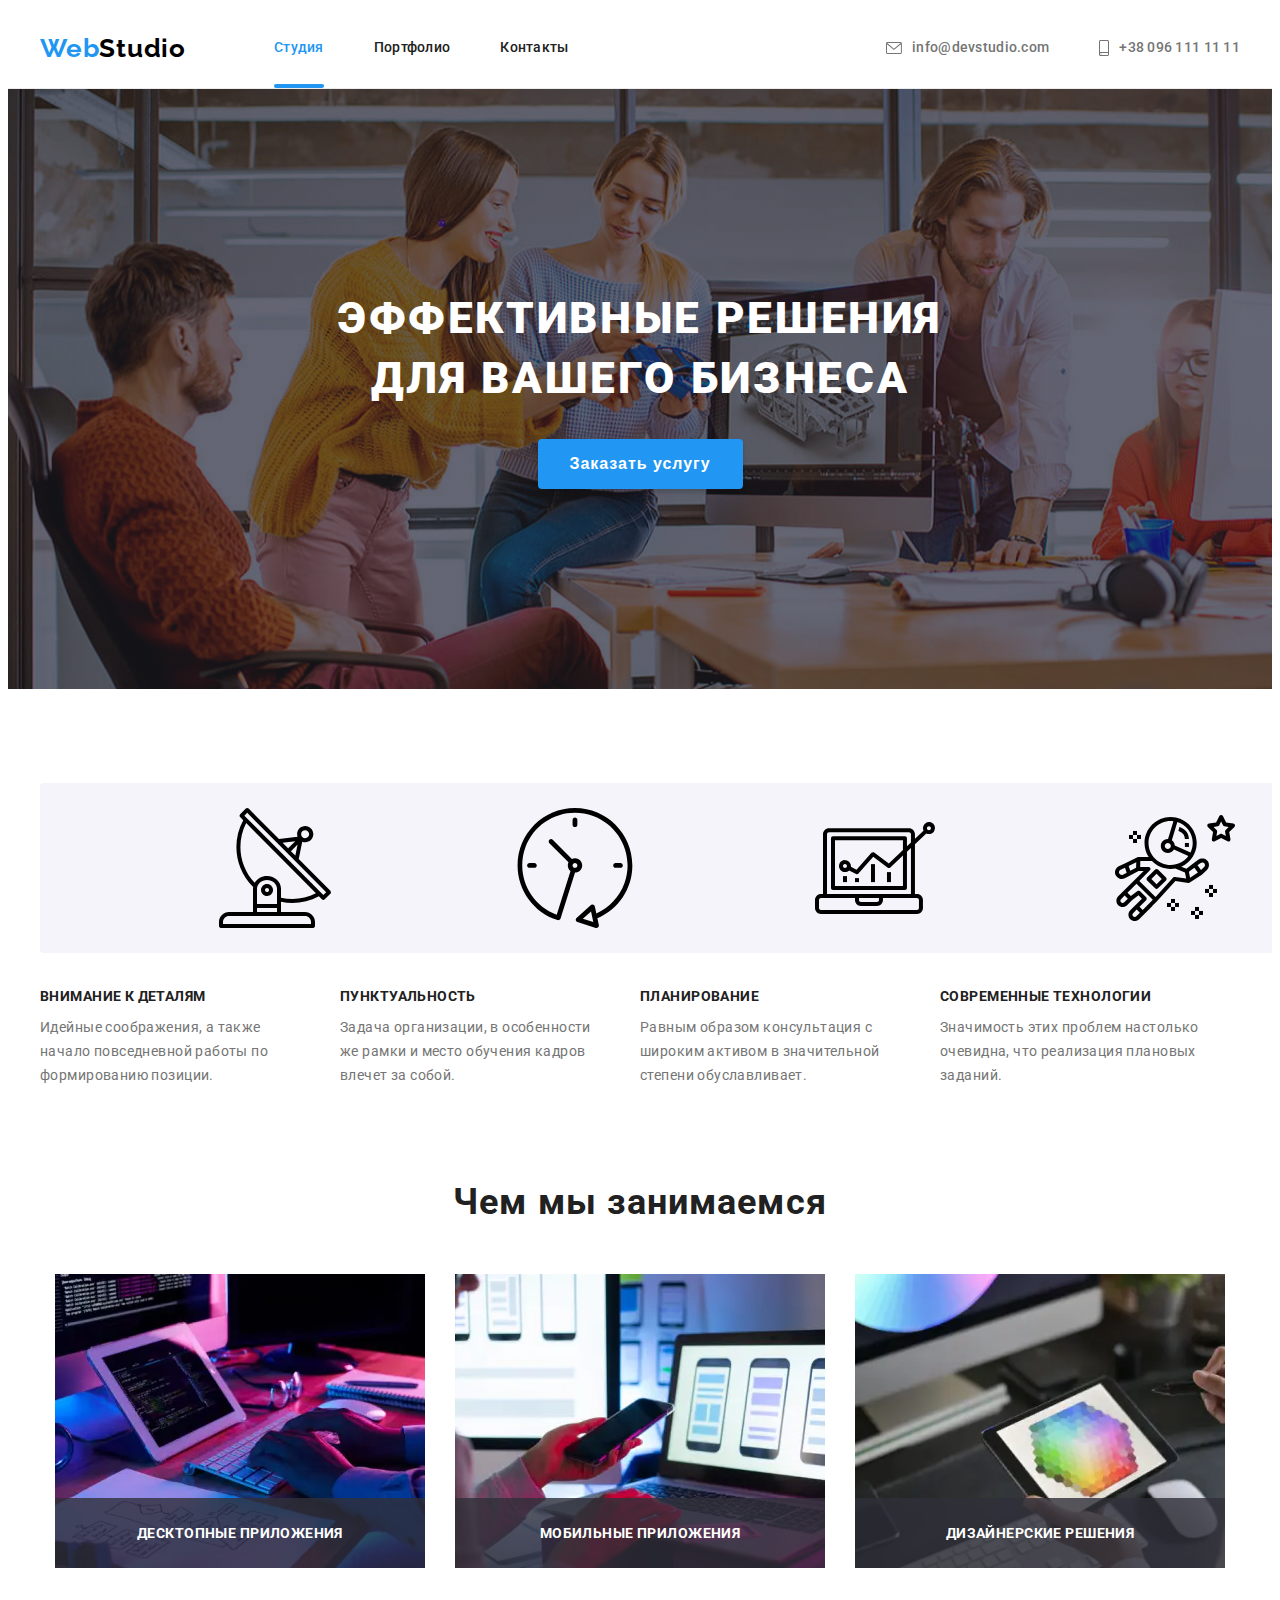
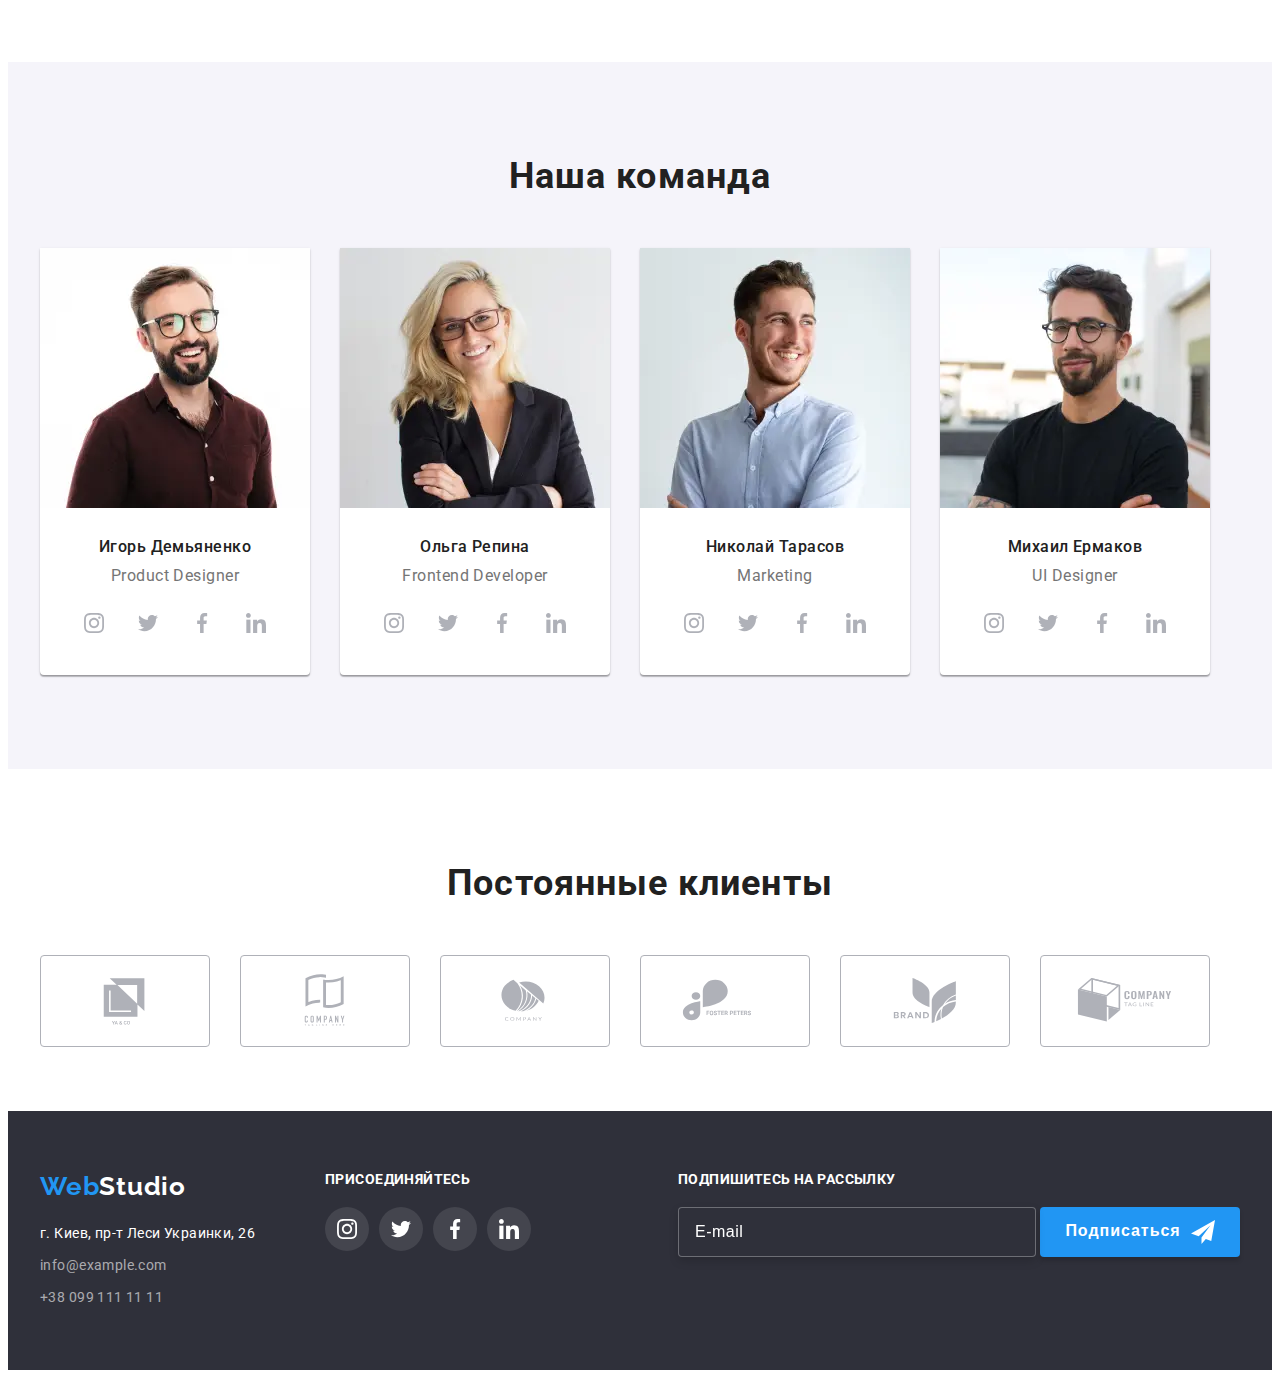
==== commit c2e83a55: "fix" ====
--- a/index.html
+++ b/index.html
@@ -72,25 +72,24 @@
               <use href="./images/icons.svg#icon-close-black"></use>
             </svg>
           </button>
-          <div class="mobile-menu__position">
-            
-              <ul class="mobile-menu__nav">
-                <li class="mobile-menu__item list">
-                  <a class="mobile-menu__link link current" href="./index.html"
-                    >Студия</a
-                  >
-                </li>
-                <li class="mobile-menu__item list">
-                  <a class="mobile-menu__link link" href="./portfolio.html"
-                    >Портфолио</a
-                  >
-                </li>
-                <li class="mobile-menu__item list">
-                  <a class="mobile-menu__link link" href="">Контакты</a>
-                </li>
-              </ul>
-            
-            
+          <div class="position">
+            <ul class="mobile-menu__nav">
+              <li class="mobile-menu__item list">
+                <a class="mobile-menu__link link current" href="./index.html"
+                  >Студия</a
+                >
+              </li>
+              <li class="mobile-menu__item list">
+                <a class="mobile-menu__link link" href="./portfolio.html"
+                  >Портфолио</a
+                >
+              </li>
+              <li class="mobile-menu__item list">
+                <a class="mobile-menu__link link" href="">Контакты</a>
+              </li>
+            </ul>
+
+            <div>
               <ul class="mobile-menu__contact">
                 <li class="mobile-menu__contact-item list">
                   <a class="mobile-menu__contact-link mobile link" href="">
@@ -125,7 +124,7 @@
                   </a>
                 </li>
               </ul>
-            
+            </div>
           </div>
         </div>
       </div>
--- a/css/main.min.css
+++ b/css/main.min.css
@@ -1,2 +1,2 @@
-:root{--main-font: "Roboto", sans-serif;--secondary-font: "Raleway", sans-serif;--accent-color: #2196f3;--main-grey-color: #757575;--main-black-color: #212121;--main-white-color:  #ffffff;--gap-card-set: 30px;--duration: 250ms;--timing-function: cubic-bezier(0.4, 0, 0.2, 1)}.visually-hidden{position:absolute !important;clip:rect(1px 1px 1px 1px);clip:rect(1px, 1px, 1px, 1px);padding:0 !important;border:0 !important;height:1px !important;width:1px !important;overflow:hidden}h1,h2,h3,h4,h5,h6,p{margin-top:0;margin-bottom:0}ul,ol{margin-top:0;margin-bottom:0;padding-left:0}img{display:block;max-width:100%;height:auto}.list{list-style:none}.link{text-decoration:none}body{font-family:var(--main-font);overflow-x:hidden}html{overflow-x:hidden}.section{padding-top:94px;padding-bottom:94px}@media screen and (max-width: 1199px){.section{padding-top:60px;padding-bottom:60px}}.container{width:100%;padding-left:15px;padding-right:15px}@media screen and (min-width: 480px){.container{width:480px;margin:0 auto}}@media screen and (min-width: 768px){.container{width:768px}}@media screen and (min-width: 1200px){.container{width:1200px}}.soc-networks{display:flex;justify-content:space-between;width:206px;height:44px;margin:auto}.soc-networks__link{display:flex;justify-content:center;align-items:center;width:44px;height:44px;background-color:var(--main-white-color);border-radius:50%;transition:background-color var(--duration) var(--timing-function)}.soc-networks__link:hover,.soc-networks__link:focus{background-color:var(--accent-color)}.soc-networks__icon{width:20px;height:20px;fill:#afb1b8;transition:fill var(--duration) var(--timing-function)}.soc-networks__link:hover .soc-networks__icon,.soc-networks__link:focus .soc-networks__icon{fill:var(--main-white-color)}.title{font-weight:700;text-align:center;letter-spacing:0.03em;color:var(--main-black-color)}@media screen and (max-width: 1199px){.title{font-size:28px;line-height:1.18;margin-bottom:30px}}@media screen and (min-width: 1200px){.title{font-size:36px;line-height:1.16;margin-bottom:50px}}.backdrop{position:fixed;top:0;left:0;width:100%;height:100%;background-color:rgba(0,0,0,0.2);z-index:100;transition:opacity var(--duration) var(--timing-function),visibility var(--duration) var(--timing-function)}.is-hidden{opacity:0;visibility:hidden;pointer-events:none}.modal{position:absolute;top:50%;left:50%;transform:translate(-50%, -50%);background-color:var(--main-white-color);box-shadow:0px 1px 3px rgba(0,0,0,0.12),0px 1px 1px rgba(0,0,0,0.14),0px 2px 1px rgba(0,0,0,0.2);border-radius:4px;padding:40px}.modal__close-btn{position:absolute;width:30px;height:30px;top:8px;right:8px;padding:0;background-color:var(--main-white-color);border:1px solid rgba(0,0,0,0.1);border-radius:50%;box-sizing:border-box}.modal_close-btn-icon{position:absolute;top:5px;right:5px;width:18px;height:18px;padding:0;cursor:pointer}.modal_close-btn-icon:hover{fill:var(--accent-color)}@media screen and (max-width: 1199px){.modal{width:450px}}@media screen and (min-width: 1200px){.modal{width:528px}}.modal-form{display:flex;flex-direction:column}.modal-form__head{font-weight:700;text-align:center;letter-spacing:0.03em;margin-bottom:12px}@media screen and (max-width: 1199px){.modal-form__head{font-size:20px;line-height:1.5}}@media screen and (min-width: 480px){.modal-form__head{font-size:20px;line-height:1.15}.modal-form__field{font-weight:400;font-size:12px;line-height:14px;letter-spacing:0.01em;color:var(--main-grey-color);margin-bottom:10px}.modal-form__input-wrapper{position:relative;display:block;margin-top:4px}.modal-form__input{width:100%;height:40px;border:1px solid rgba(33,33,33,0.2);box-sizing:border-box;border-radius:4px;padding-left:41px;transition:border-color var(--duration) var(--timing-function)}.modal-form__input:focus{border-color:var(--accent-color);outline:none}.modal-form__icon{position:absolute;top:50%;left:12px;transform:translateY(-50%);display:block;width:18px;height:18px;transition:fill var(--duration) var(--timing-function)}.modal-form__icon__input:focus+.modal-form__icon{fill:var(--accent-color)}.modal-form__coment{width:100%;height:120px;border:1px solid rgba(33,33,33,0.2);box-sizing:border-box;border-radius:4px;padding:12px 16px;margin-top:4px;resize:none}.modal-form__coment::placeholder{font-weight:400;font-size:14px;line-height:16px;letter-spacing:0.01em;color:rgba(117,117,117,0.5)}.modal-form__coment:focus{outline:none;border-color:var(--accent-color)}.modal-form__checkbox-policy{font-weight:400;letter-spacing:0.03em;font-size:12px;line-height:1.17;color:var(--main-grey-color);margin-top:10px}.modal-form__policy-link{color:var(--accent-color)}.modal-form__checkbox-policy::before{display:inline-block;vertical-align:middle;content:"";width:15px;height:15px;cursor:pointer;border:2px solid #212121;border-radius:2px;box-sizing:border-box}.modal-form__checkbox:checked+.modal-form__checkbox-policy::before{border:none;background-image:url("../images/icon-check.svg");background-position:50% 50%;border-radius:2px solid var(--accent-color)}.modal-form__checkbox-policy::before,.modal-form__checkbox-policy{display:inline-flex;align-items:center;justify-content:space-evenly}.modal-form__btn{align-self:center;width:200px;height:50px;margin-top:30px;background-color:#2196f3;box-shadow:0px 4px 4px rgba(0,0,0,0.15);border-radius:4px;border:none;color:var(--main-white-color);font-weight:700;font-size:16px;line-height:30px;align-items:center;text-align:center;letter-spacing:0.06em;cursor:pointer;transition:background-color var(--duration) var(--timing-function)}.modal-form__btn:hover,.modal-form__btn:focus{background-color:#188ce8}}@media screen and (max-width: 1199px){.modal-form__checkbox-policy{font-size:12px;line-height:1.17}}@media screen and (min-width: 1200px){.modal-form__checkbox-policy{font-size:14px;line-height:1.71}}.logo{font-family:var(--secondary-font);font-weight:700;font-size:26px;line-height:1.19;letter-spacing:0.03em}.logo__first-part{color:#2196f3}@media screen and (max-width: 767px){.menu{display:none}}@media screen and (min-width: 768px){.menu{display:flex}.menu__item:not(:last-child){margin-right:50px}.menu__link{font-weight:500;font-size:14px;line-height:1.14;letter-spacing:0.02em;color:var(--main-black-color);position:relative;display:block;padding-top:32px;padding-bottom:32px;transition:color var(--duration) var(--timing-function)}.menu__link:hover,.menu__link:focus{color:var(--accent-color)}.menu__link.current::after{content:"";position:absolute;left:0;bottom:0;display:block;width:100%;height:4px;background-color:var(--accent-color);border-radius:2px}.current{color:var(--accent-color)}}@media screen and (min-width: 1200px){.menu{display:flex}.menu__item:not(:last-child){margin-right:50px}.menu__link{font-weight:500;font-size:14px;line-height:1.14;letter-spacing:0.02em;color:var(--main-black-color);position:relative;display:block;padding-top:32px;padding-bottom:32px;transition:color var(--duration) var(--timing-function)}.menu__link:hover,.menu__link:focus{color:var(--accent-color)}.menu__link.current::after{content:"";position:absolute;left:0;bottom:0;display:block;width:100%;height:4px;background-color:var(--accent-color);border-radius:2px}.current{color:var(--accent-color)}}.appeal__tittle{font-family:var(--main-font);font-weight:700;font-size:14px;line-height:16px;letter-spacing:0.03em;text-transform:uppercase;color:var(--main-white-color);margin-bottom:20px}.appeal__list{display:flex}.appeal__item{display:flex;justify-content:center;align-items:center;border-radius:50%}.appeal__item:not(:last-child){margin-right:10px}.appeal__link{display:flex;justify-content:center;align-items:center;width:44px;height:44px;background:rgba(255,255,255,0.1);border-radius:50%;transition:background-color var(--duration) var(--timing-function)}.appeal__link:hover,.appeal__link:focus{cursor:pointer;background-color:var(--accent-color)}.appeal__social-icon{display:flex;width:20px;height:20px;justify-content:center;align-items:center;fill:var(--main-white-color)}@media screen and (max-width: 1199px){.appeal__tittle{display:flex;justify-content:center}.appeal__list{margin-bottom:60px}}@media screen and (min-width: 1200px){.appeal{margin-left:70px}}.overlay{min-height:400px;margin-left:auto;margin-right:auto;background-color:#c4c4c4;background-image:linear-gradient(to right, rgba(47,48,58,0.4), rgba(47,48,58,0.4)),url("../images/hero/bg-mobile.jpg");background-repeat:no-repeat;background-size:cover}@media (min-device-pixel-ratio: 2) and (max-width: 767px), (min-resolution: 192dpi) and (max-width: 767px), (min-resolution: 2dppx) and (max-width: 767px){.overlay{background-image:linear-gradient(to right, rgba(47,48,58,0.4), rgba(47,48,58,0.4)),url("../images/hero/bg-mobile@2x.jpg")}}@media screen and (min-width: 768px){.overlay{background-image:linear-gradient(to right, rgba(47,48,58,0.4), rgba(47,48,58,0.4)),url("../images/hero/bg-tablet.jpg")}}@media (min-device-pixel-ratio: 2) and (min-width: 768px), (min-resolution: 192dpi) and (min-width: 768px), (min-resolution: 2dppx) and (min-width: 768px){.overlay{background-image:linear-gradient(to right, rgba(47,48,58,0.4), rgba(47,48,58,0.4)),url("../images/hero/bg-tablet@2x.jpg")}}@media screen and (min-width: 1200px){.overlay{background-image:linear-gradient(to right, rgba(47,48,58,0.4), rgba(47,48,58,0.4)),url("../images/hero/bg-desktop.jpg")}}@media (min-device-pixel-ratio: 2) and (min-width: 1200px), (min-resolution: 192dpi) and (min-width: 1200px), (min-resolution: 2dppx) and (min-width: 1200px){.overlay{background-image:linear-gradient(to right, rgba(47,48,58,0.4), rgba(47,48,58,0.4)),url("../images/hero/bg-desktop@2x.jpg")}}.button__modal-btn{padding:10px 32px;border-radius:4px;font-weight:700;font-size:16px;line-height:1.87;letter-spacing:0.06em;background-color:#2196f3;color:var(--main-white-color);cursor:pointer;border:#2196f3;box-shadow:0px 4px 4px rgba(0,0,0,0.15);transition:background-color var(--duration) var(--timing-function)}.button__modal-btn:hover,.button__modal-btn:focus{background-color:#188ce8}@media screen and (max-width: 767px){.mobile-menu{position:fixed;z-index:1;top:0;left:0;width:100vw;height:100vh;background:#ffffff;box-shadow:0px 4px 8px rgba(0,0,0,0.04),0px 2px 4px rgba(0,0,0,0.08),0px 1px 3px rgba(0,0,0,0.16);overflow:auto;opacity:0;visibility:hidden;pointer-events:none}.mobile-menu__container{position:relative;padding-left:25px;padding-top:48px;padding-right:25px;padding-bottom:48px}.mobile-menu__close-btn{border:none;border-color:transparent;padding:0;position:absolute;top:10px;right:0;width:40px;height:40px;border:none;background-color:transparent;padding:0}.mobile-menu__close-btn-icon{margin-top:10px;margin-right:15px}.mobile-menu.is-open{opacity:1;visibility:visible;pointer-events:auto}.mobile-menu__position{display:flex;flex-direction:column;justify-content:space-between}.mobile-menu__nav{display:flex;flex-direction:column;padding-left:25px}.mobile-menu__item:not(:last-child){margin-bottom:32px}.mobile-menu__link{font-family:Roboto;font-weight:500;font-size:40px;line-height:1.18;letter-spacing:0.02em;position:relative;color:#212121;transition:color var(--duration) var(--timing-function)}.mobile-menu__link:hover,.mobile-menu__link:focus{color:var(--accent-color)}.mobile-menu__contact{display:flex;flex-direction:column;margin-bottom:64px;margin-left:25px}.mobile-menu__contact-item{margin-bottom:32px}.mobile-menu__soc-networks{display:flex;flex-wrap:wrap;margin-left:25px}.mobile-menu__soc-networks-link{font-family:Roboto;font-weight:500;font-size:18px;line-height:1.22;letter-spacing:0.02em;color:#2196f3}.current{color:var(--accent-color)}.liner::after{content:"";width:22px;height:0px;border:1px solid rgba(33,33,33,0.2);transform:rotate(90deg);margin-left:10px;margin-right:10px}.mobile{font-family:Roboto;font-weight:500;font-size:34px;line-height:1.18;letter-spacing:0.02em;color:#2196f3}.email{font-family:Roboto;font-weight:500;font-size:24px;line-height:1.17;letter-spacing:0.02em;color:#757575}}@media screen and (min-width: 768px){.mobile-menu{display:none}}.header{border-bottom:1px solid #ececec}.header__logo{color:#000000}.header__container{display:flex;justify-content:space-between;align-items:center}@media screen and (max-width: 767px){.header__container{margin-top:16px;margin-bottom:16px;display:flex;justify-content:space-between;align-items:center}.header__contact{display:none}.header_burger-menu-btn{line-height:0;background-color:transparent;border:none;padding:0;transition:color var(--duration) var(--timing-function)}.header_burger-menu-btn:hover,.header_burger-menu-btn:focus{color:var(--accent-color)}.header_burger-menu-icon{width:40px;height:40px;transition:fill var(--duration) var(--timing-function)}.header_burger-menu-icon:hover,.header_burger-menu-icon:focus{fill:var(--accent-color)}}@media screen and (min-width: 768px){.header_burger-menu-btn{display:none}.header__nav{display:flex;align-items:center}.header__logo{margin-right:88px}.header__contact-link{font-weight:500;letter-spacing:0.02em;color:var(--main-grey-color);transition:color var(--duration) var(--timing-function)}.header__contact-link:hover,.header__contact-link:focus{color:var(--accent-color)}.header__contact-icon{fill:var(--main-grey-color);margin-right:10px;transition:fill var(--duration) var(--timing-function)}.header__contact-icon:hover,.header__contact-icon:focus{fill:var(--accent-color)}.header__contact-icon__contact-link:hover .header__contact-icon,.header__contact-icon__contact-link:focus .header__contact-icon{fill:var(--accent-color)}.indent{margin-top:10px}.envelope{width:14px;height:10px;fill:currentColor}.smartphone{width:10px;height:14px;fill:currentColor}}@media screen and (min-width: 768px) and (min-width: 1199px){.header__contact-link{font-size:12px;line-height:1.7}}@media screen and (min-width: 1200px){.header__contact{display:flex;justify-content:center}.header__contact-item{display:flex;justify-content:center;align-items:center}.header__contact-item:not(:last-child){margin-right:50px}.header__contact-link{display:flex;justify-content:center;align-items:baseline;font-size:14px;line-height:1.4}.envelope{width:16px;height:12px}.smartphone{width:10px;height:16px}.indent{margin-top:0}}.hero{text-align:center}.hero__title{font-weight:900;margin-bottom:30px;letter-spacing:0.06em;text-transform:uppercase;color:var(--main-white-color)}@media screen and (max-width: 1199px){.hero{padding-top:118px;padding-bottom:118px}.hero__title{font-size:26px;line-height:1.62;text-align:center}}@media screen and (min-width: 1200px){.hero{padding-top:200px;padding-bottom:200px}.hero__title{font-size:44px;line-height:1.36}}.advantage__icon-border{width:100%;background:#f5f4fa;border-radius:4px;padding-top:25px;padding-bottom:25px;margin-bottom:30px}.advantage__icon{width:70px;height:70px}@media screen and (min-width: 480px){.advantage__icon-border{width:450px;height:120px;padding-left:190px;padding-right:190px}}@media screen and (min-width: 768px){.advantage__icon-border{width:354px;height:120px;padding-left:142px;padding-right:142px}.advantage__list{display:flex}}@media screen and (min-width: 768px) and (max-width: 1199px){.advantage__list{flex-wrap:wrap;margin-right:-30px;margin-bottom:-30px}.advantage__item{max-width:354px;flex-basis:calc((100%-60px) / 2);margin-right:var(--gap-card-set);margin-bottom:var(--gap-card-set)}}@media screen and (min-width: 1200px){.advantage__item{width:270px}.advantage__item:not(:last-child){margin-right:var(--gap-card-set)}.advantage__icon-border{width:270px;height:120px;padding-left:100px;padding-right:100px}.advantage__description{display:flex;flex-wrap:wrap}}@media screen and (max-width: 767px){.advantage__icon{align-items:center}.advantage__title{text-align:center}.advantage__description{margin-bottom:30px}}.advantage__title{font-size:14px;line-height:1.42;letter-spacing:0.03em;text-transform:uppercase;color:var(--main-black-color);margin-bottom:10px}.advantage__description{font-size:14px;line-height:1.71;letter-spacing:0.03em;color:var(--main-grey-color)}@media screen and (max-width: 1199px){.doing{display:none}}.doing_section{padding-top:0}.doing__list{display:flex;justify-content:center;margin-right:calc(- 1 * var(--gap-card-set))}.doing__item:not(:last-child){margin-right:var(--gap-card-set)}.doing__image-wrapper{position:relative}.doing__overlay-wrapper{position:absolute;bottom:0;left:0;width:100%;height:70px;background-color:rgba(47,48,58,0.8)}.doing__overlay{position:absolute;width:100%;height:100%;padding-top:27px;padding-bottom:27px;font-family:var(--main-font);font-weight:700;font-size:14px;line-height:16px;text-align:center;letter-spacing:0.03em;text-transform:uppercase;color:var(--main-white-color)}.team{background:#f5f4fa}.team__item{background:var(--main-white-color);box-shadow:0px 1px 3px rgba(0,0,0,0.12),0px 1px 1px rgba(0,0,0,0.14),0px 2px 1px rgba(0,0,0,0.2);border-radius:0px 0px 4px 4px}@media screen and (max-width: 767px){.team__item{margin-bottom:30px}}@media screen and (min-width: 768px){.team__list{display:flex;flex-wrap:wrap;margin-right:-30px;margin-bottom:-30px}.team__item{max-width:354px;flex-basis:calc 20px;margin-right:var(--gap-card-set);margin-bottom:var(--gap-card-set)}}.team__content{padding-top:30px;padding-bottom:30px}.team__title{font-weight:500;font-size:16px;line-height:1.18;letter-spacing:0.03em;color:var(--main-black-color);margin-bottom:10px;text-align:center}.team__position{font-weight:400;font-size:16px;line-height:1.18;letter-spacing:0.03em;color:var(--main-grey-color);text-align:center;margin-bottom:16px}.customers__list{display:flex;flex-wrap:wrap;margin-right:-30px;margin-bottom:-30px}@media screen and (max-width: 767px){.customers__link{flex-basis:calc 20px;margin-right:30px;margin-bottom:30px}}@media screen and (min-width: 768px) and (max-width: 1199px){.customers__link{flex-basis:calc 3.33333px;margin-right:30px;margin-bottom:30px}}.customers__link{display:flex;align-items:center;justify-content:center;height:92px;border:1px solid #afb1b8;box-sizing:border-box;border-radius:4px;transition:border 250ms cubic-bezier(0.4, 0, 0.2, 1)}.customers__link:hover,.customers__link:focus{border:1px solid var(--accent-color)}.customers__link:focus{outline:none}@media screen and (max-width: 767px){.customers__link{width:210px}}@media screen and (min-width: 768px){.customers__link{width:226px}}@media screen and (min-width: 1200px){.customers__link{width:170px;margin-right:30px;margin-bottom:0}}.customers__icon{width:106px;height:60px;fill:#afb1b8;transition:fill var(--duration) var(--timing-function)}.customers__icon:hover,.customers__icon:focus{fill:var(--accent-color)}.customers__link:hover .customers__icon,.customers__link:focus .customers__icon{fill:var(--accent-color)}.footer{padding-top:60px;padding-bottom:60px;background:#2f303a}.footer__item:not(:last-child){margin-bottom:8px}.footer__logo{color:var(--main-white-color)}.footer__address{margin-top:20px}.footer__form-head{font-weight:700;font-size:14px;line-height:16px;letter-spacing:0.03em;text-transform:uppercase;color:var(--main-white-color);margin-bottom:20px}.footer__form-input{max-width:100%;height:50px;border:1px solid rgba(255,255,255,0.3);box-sizing:border-box;filter:drop-shadow(0px 4px 4px rgba(0,0,0,0.15));border-radius:4px;padding:15px 16px;background-color:#2f303a;margin-bottom:20px}.footer__form-input::placeholder{font-weight:400;font-size:16px;letter-spacing:0.03em;color:#fff}.footer__form-btn{width:200px;height:50px;background:#2196f3;box-shadow:0px 4px 4px rgba(0,0,0,0.15);border-radius:4px;border:none;font-weight:700;font-size:16px;letter-spacing:0.06em;color:var(--main-white-color);cursor:pointer;align-items:center;text-align:center;padding-top:10px;padding-bottom:10px}.footer__form-btn::after{display:inline-block;vertical-align:middle;content:"";width:24px;height:24px;margin-left:10px;background-image:url("../images/icon-send.svg")}.footer__link{font-style:normal;font-weight:400;font-size:14px;line-height:1.71;letter-spacing:0.03em;color:rgba(255,255,255,0.6)}.footer__contact-color{color:var(--main-white-color)}@media screen and (min-width: 480px){.footer__form-input{width:450px}}@media screen and (max-width: 767px){.footer__container{display:flex;flex-direction:column;justify-content:center;align-items:center}}@media screen and (min-width: 768px) and (max-width: 1199px){.footer__tablet-position{display:flex;justify-content:space-evenly;align-items:baseline}}@media screen and (max-width: 1199px){.footer__logo{display:flex;justify-content:center}.footer__address{display:flex;justify-content:center;margin-bottom:60px}.footer__contact-list{display:flex;flex-direction:column;align-items:center}.footer__form-head{display:flex;justify-content:center}.footer__form-position{display:flex;flex-direction:column;justify-content:center;align-items:center}.footer__form-input{display:flex;flex-direction:column}}@media screen and (min-width: 1200px){.footer__container{display:flex;flex-wrap:nowrap;justify-content:space-between}.footer__tablet-position{display:flex}.footer__form-input{width:358px}}.portfolio__filter{display:flex}.portfolio__item:not(:last-child){margin-right:8px}.portfolio__button{height:38px}.portfolio__button{padding:6px 22px;font-family:var(--main-font);font-weight:500;font-size:16px;line-height:1.62;text-align:center;letter-spacing:0.03em;color:var(--main-black-color);cursor:pointer;background:#f5f4fa;border-radius:4px;border:var(--main-grey-color);transition:color var(--duration) var(--timing-function),background-color var(--duration) var(--timing-function)}.portfolio__button:hover,.portfolio__button:focus{background-color:var(--accent-color);color:var(--main-white-color);box-shadow:0px 3px 1px rgba(0,0,0,0.1),0px 1px 2px rgba(0,0,0,0.08),0px 2px 2px rgba(0,0,0,0.12);border-radius:4px}.portfolio__button:active{background-color:var(--accent-color);color:var(--main-white-color)}.portfolio__portfolio-item{margin-bottom:30px;background:var(--main-white-color);border:1px solid #eeeeee;box-sizing:border-box;transition:box-shadow var(--duration) var(--timing-function)}.portfolio__portfolio-item:hover,.portfolio__portfolio-item:focus{box-shadow:0px 1px 1px rgba(0,0,0,0.12),0px 4px 4px rgba(0,0,0,0.06),1px 4px 6px rgba(0,0,0,0.16);cursor:pointer}.potfolio__portfolio-img-wrapper{position:relative;overflow:hidden;max-height:400px}.portfolio__overlay-portfolio{position:absolute;top:0;left:0;width:100%;height:100%;color:var(--main-white-color);font-size:18px;line-height:28px;letter-spacing:0.03em;padding:63px 24px;background-color:rgba(33,150,243,0.9);transform:translateY(100%);transition:transform var(--duration) var(--timing-function)}.potfolio__potfolio-link-wrapper:hover .portfolio__overlay-portfolio,.potfolio__potfolio-link-wrapper:focus .portfolio__overlay-portfolio{transform:translateY(0%)}.portfolio__portfolio-content{padding:20px 24px}.portfolio__portfolio-title{font-weight:700;font-size:18px;line-height:2;letter-spacing:0.06em;color:var(--main-black-color);margin-bottom:4px}.portfolio__description{font-weight:400;font-size:16px;line-height:1.87;letter-spacing:0.03em;color:var(--main-grey-color)}@media screen and (max-width: 767px){.portfolio__filter{flex-wrap:wrap;margin-bottom:40px}.portfolio__item{margin-top:15px}}@media screen and (min-width: 768px){.portfolio__filter{justify-content:center;margin-bottom:30px}.portfolio__portfolio-list{display:flex;flex-wrap:wrap;margin-right:-30px;margin-bottom:-30px}.portfolio__portfolio-item{flex-basis:calc((100% - 60px) / 2);margin-right:30px}}@media screen and (min-width: 1200px){.portfolio__filter{margin-bottom:50px}.portfolio__portfolio-item{flex-basis:calc((100% - 90px) / 3);margin-right:30px}}
+:root{--main-font: "Roboto", sans-serif;--secondary-font: "Raleway", sans-serif;--accent-color: #2196f3;--main-grey-color: #757575;--main-black-color: #212121;--main-white-color:  #ffffff;--gap-card-set: 30px;--duration: 250ms;--timing-function: cubic-bezier(0.4, 0, 0.2, 1)}.visually-hidden{position:absolute !important;clip:rect(1px 1px 1px 1px);clip:rect(1px, 1px, 1px, 1px);padding:0 !important;border:0 !important;height:1px !important;width:1px !important;overflow:hidden}h1,h2,h3,h4,h5,h6,p{margin-top:0;margin-bottom:0}ul,ol{margin-top:0;margin-bottom:0;padding-left:0}img{display:block;max-width:100%;height:auto}.list{list-style:none}.link{text-decoration:none}body{font-family:var(--main-font);overflow-x:hidden}html{overflow-x:hidden}.section{padding-top:94px;padding-bottom:94px}@media screen and (max-width: 1199px){.section{padding-top:60px;padding-bottom:60px}}.container{width:100%;padding-left:15px;padding-right:15px}@media screen and (min-width: 480px){.container{width:480px;margin:0 auto}}@media screen and (min-width: 768px){.container{width:768px}}@media screen and (min-width: 1200px){.container{width:1200px}}.soc-networks{display:flex;justify-content:space-between;width:206px;height:44px;margin:auto}.soc-networks__link{display:flex;justify-content:center;align-items:center;width:44px;height:44px;background-color:var(--main-white-color);border-radius:50%;transition:background-color var(--duration) var(--timing-function)}.soc-networks__link:hover,.soc-networks__link:focus{background-color:var(--accent-color)}.soc-networks__icon{width:20px;height:20px;fill:#afb1b8;transition:fill var(--duration) var(--timing-function)}.soc-networks__link:hover .soc-networks__icon,.soc-networks__link:focus .soc-networks__icon{fill:var(--main-white-color)}.title{font-weight:700;text-align:center;letter-spacing:0.03em;color:var(--main-black-color)}@media screen and (max-width: 1199px){.title{font-size:28px;line-height:1.18;margin-bottom:30px}}@media screen and (min-width: 1200px){.title{font-size:36px;line-height:1.16;margin-bottom:50px}}.backdrop{position:fixed;top:0;left:0;width:100%;height:100%;background-color:rgba(0,0,0,0.2);z-index:100;transition:opacity var(--duration) var(--timing-function),visibility var(--duration) var(--timing-function)}.is-hidden{opacity:0;visibility:hidden;pointer-events:none}.modal{position:absolute;top:50%;left:50%;transform:translate(-50%, -50%);background-color:var(--main-white-color);box-shadow:0px 1px 3px rgba(0,0,0,0.12),0px 1px 1px rgba(0,0,0,0.14),0px 2px 1px rgba(0,0,0,0.2);border-radius:4px;padding:40px}.modal__close-btn{position:absolute;width:30px;height:30px;top:8px;right:8px;padding:0;background-color:var(--main-white-color);border:1px solid rgba(0,0,0,0.1);border-radius:50%;box-sizing:border-box}.modal_close-btn-icon{position:absolute;top:5px;right:5px;width:18px;height:18px;padding:0;cursor:pointer}.modal_close-btn-icon:hover{fill:var(--accent-color)}@media screen and (max-width: 1199px){.modal{width:450px}}@media screen and (min-width: 1200px){.modal{width:528px}}.modal-form{display:flex;flex-direction:column}.modal-form__head{font-weight:700;text-align:center;letter-spacing:0.03em;margin-bottom:12px}@media screen and (max-width: 1199px){.modal-form__head{font-size:20px;line-height:1.5}}@media screen and (min-width: 480px){.modal-form__head{font-size:20px;line-height:1.15}.modal-form__field{font-weight:400;font-size:12px;line-height:14px;letter-spacing:0.01em;color:var(--main-grey-color);margin-bottom:10px}.modal-form__input-wrapper{position:relative;display:block;margin-top:4px}.modal-form__input{width:100%;height:40px;border:1px solid rgba(33,33,33,0.2);box-sizing:border-box;border-radius:4px;padding-left:41px;transition:border-color var(--duration) var(--timing-function)}.modal-form__input:focus{border-color:var(--accent-color);outline:none}.modal-form__icon{position:absolute;top:50%;left:12px;transform:translateY(-50%);display:block;width:18px;height:18px;transition:fill var(--duration) var(--timing-function)}.modal-form__icon__input:focus+.modal-form__icon{fill:var(--accent-color)}.modal-form__coment{width:100%;height:120px;border:1px solid rgba(33,33,33,0.2);box-sizing:border-box;border-radius:4px;padding:12px 16px;margin-top:4px;resize:none}.modal-form__coment::placeholder{font-weight:400;font-size:14px;line-height:16px;letter-spacing:0.01em;color:rgba(117,117,117,0.5)}.modal-form__coment:focus{outline:none;border-color:var(--accent-color)}.modal-form__checkbox-policy{font-weight:400;letter-spacing:0.03em;font-size:12px;line-height:1.17;color:var(--main-grey-color);margin-top:10px}.modal-form__policy-link{color:var(--accent-color)}.modal-form__checkbox-policy::before{display:inline-block;vertical-align:middle;content:"";width:15px;height:15px;cursor:pointer;border:2px solid #212121;border-radius:2px;box-sizing:border-box}.modal-form__checkbox:checked+.modal-form__checkbox-policy::before{border:none;background-image:url("../images/icon-check.svg");background-position:50% 50%;border-radius:2px solid var(--accent-color)}.modal-form__checkbox-policy::before,.modal-form__checkbox-policy{display:inline-flex;align-items:center;justify-content:space-evenly}.modal-form__btn{align-self:center;width:200px;height:50px;margin-top:30px;background-color:#2196f3;box-shadow:0px 4px 4px rgba(0,0,0,0.15);border-radius:4px;border:none;color:var(--main-white-color);font-weight:700;font-size:16px;line-height:30px;align-items:center;text-align:center;letter-spacing:0.06em;cursor:pointer;transition:background-color var(--duration) var(--timing-function)}.modal-form__btn:hover,.modal-form__btn:focus{background-color:#188ce8}}@media screen and (max-width: 1199px){.modal-form__checkbox-policy{font-size:12px;line-height:1.17}}@media screen and (min-width: 1200px){.modal-form__checkbox-policy{font-size:14px;line-height:1.71}}.logo{font-family:var(--secondary-font);font-weight:700;font-size:26px;line-height:1.19;letter-spacing:0.03em}.logo__first-part{color:#2196f3}@media screen and (max-width: 767px){.menu{display:none}}@media screen and (min-width: 768px){.menu{display:flex}.menu__item:not(:last-child){margin-right:50px}.menu__link{font-weight:500;font-size:14px;line-height:1.14;letter-spacing:0.02em;color:var(--main-black-color);position:relative;display:block;padding-top:32px;padding-bottom:32px;transition:color var(--duration) var(--timing-function)}.menu__link:hover,.menu__link:focus{color:var(--accent-color)}.menu__link.current::after{content:"";position:absolute;left:0;bottom:0;display:block;width:100%;height:4px;background-color:var(--accent-color);border-radius:2px}.current{color:var(--accent-color)}}@media screen and (min-width: 1200px){.menu{display:flex}.menu__item:not(:last-child){margin-right:50px}.menu__link{font-weight:500;font-size:14px;line-height:1.14;letter-spacing:0.02em;color:var(--main-black-color);position:relative;display:block;padding-top:32px;padding-bottom:32px;transition:color var(--duration) var(--timing-function)}.menu__link:hover,.menu__link:focus{color:var(--accent-color)}.menu__link.current::after{content:"";position:absolute;left:0;bottom:0;display:block;width:100%;height:4px;background-color:var(--accent-color);border-radius:2px}.current{color:var(--accent-color)}}.appeal__tittle{font-family:var(--main-font);font-weight:700;font-size:14px;line-height:16px;letter-spacing:0.03em;text-transform:uppercase;color:var(--main-white-color);margin-bottom:20px}.appeal__list{display:flex}.appeal__item{display:flex;justify-content:center;align-items:center;border-radius:50%}.appeal__item:not(:last-child){margin-right:10px}.appeal__link{display:flex;justify-content:center;align-items:center;width:44px;height:44px;background:rgba(255,255,255,0.1);border-radius:50%;transition:background-color var(--duration) var(--timing-function)}.appeal__link:hover,.appeal__link:focus{cursor:pointer;background-color:var(--accent-color)}.appeal__social-icon{display:flex;width:20px;height:20px;justify-content:center;align-items:center;fill:var(--main-white-color)}@media screen and (max-width: 1199px){.appeal__tittle{display:flex;justify-content:center}.appeal__list{margin-bottom:60px}}@media screen and (min-width: 1200px){.appeal{margin-left:70px}}.overlay{min-height:400px;margin-left:auto;margin-right:auto;background-color:#c4c4c4;background-image:linear-gradient(to right, rgba(47,48,58,0.4), rgba(47,48,58,0.4)),url("../images/hero/bg-mobile.jpg");background-repeat:no-repeat;background-size:cover}@media (min-device-pixel-ratio: 2) and (max-width: 767px), (min-resolution: 192dpi) and (max-width: 767px), (min-resolution: 2dppx) and (max-width: 767px){.overlay{background-image:linear-gradient(to right, rgba(47,48,58,0.4), rgba(47,48,58,0.4)),url("../images/hero/bg-mobile@2x.jpg")}}@media screen and (min-width: 768px){.overlay{background-image:linear-gradient(to right, rgba(47,48,58,0.4), rgba(47,48,58,0.4)),url("../images/hero/bg-tablet.jpg")}}@media (min-device-pixel-ratio: 2) and (min-width: 768px), (min-resolution: 192dpi) and (min-width: 768px), (min-resolution: 2dppx) and (min-width: 768px){.overlay{background-image:linear-gradient(to right, rgba(47,48,58,0.4), rgba(47,48,58,0.4)),url("../images/hero/bg-tablet@2x.jpg")}}@media screen and (min-width: 1200px){.overlay{background-image:linear-gradient(to right, rgba(47,48,58,0.4), rgba(47,48,58,0.4)),url("../images/hero/bg-desktop.jpg")}}@media (min-device-pixel-ratio: 2) and (min-width: 1200px), (min-resolution: 192dpi) and (min-width: 1200px), (min-resolution: 2dppx) and (min-width: 1200px){.overlay{background-image:linear-gradient(to right, rgba(47,48,58,0.4), rgba(47,48,58,0.4)),url("../images/hero/bg-desktop@2x.jpg")}}.button__modal-btn{padding:10px 32px;border-radius:4px;font-weight:700;font-size:16px;line-height:1.87;letter-spacing:0.06em;background-color:#2196f3;color:var(--main-white-color);cursor:pointer;border:#2196f3;box-shadow:0px 4px 4px rgba(0,0,0,0.15);transition:background-color var(--duration) var(--timing-function)}.button__modal-btn:hover,.button__modal-btn:focus{background-color:#188ce8}@media screen and (max-width: 767px){.mobile-menu{position:fixed;z-index:1;top:0;left:0;width:100vw;height:100vh;background:#ffffff;box-shadow:0px 4px 8px rgba(0,0,0,0.04),0px 2px 4px rgba(0,0,0,0.08),0px 1px 3px rgba(0,0,0,0.16);overflow:auto;opacity:0;visibility:hidden;pointer-events:none}.mobile-menu__container{position:relative;padding-left:25px;padding-top:48px;padding-right:25px;padding-bottom:48px}.mobile-menu__close-btn{border:none;border-color:transparent;padding:0;position:absolute;top:10px;right:0;width:40px;height:40px;border:none;background-color:transparent;padding:0}.mobile-menu__close-btn-icon{margin-top:10px;margin-right:15px}.mobile-menu.is-open{opacity:1;visibility:visible;pointer-events:auto}.mobile-menu__nav{padding-left:25px}.mobile-menu__item:not(:last-child){margin-bottom:32px}.mobile-menu__link{font-family:Roboto;font-weight:500;font-size:40px;line-height:1.18;letter-spacing:0.02em;position:relative;color:#212121;transition:color var(--duration) var(--timing-function)}.mobile-menu__link:hover,.mobile-menu__link:focus{color:var(--accent-color)}.mobile-menu__contact{margin-bottom:64px;margin-left:25px}.mobile-menu__contact-item{margin-bottom:32px}.mobile-menu__soc-networks{display:flex;flex-wrap:wrap;margin-left:25px}.mobile-menu__soc-networks-link{font-family:Roboto;font-weight:500;font-size:18px;line-height:1.22;letter-spacing:0.02em;color:#2196f3}.position{display:flex;flex-direction:column;justify-content:space-between}.current{color:var(--accent-color)}.liner::after{content:"";width:22px;height:0px;border:1px solid rgba(33,33,33,0.2);transform:rotate(90deg);margin-left:10px;margin-right:10px}.mobile{font-family:Roboto;font-weight:500;font-size:34px;line-height:1.18;letter-spacing:0.02em;color:#2196f3}.email{font-family:Roboto;font-weight:500;font-size:24px;line-height:1.17;letter-spacing:0.02em;color:#757575}}@media screen and (min-width: 768px){.mobile-menu{display:none}}.header{border-bottom:1px solid #ececec}.header__logo{color:#000000}.header__container{display:flex;justify-content:space-between;align-items:center}@media screen and (max-width: 767px){.header__container{margin-top:16px;margin-bottom:16px;display:flex;justify-content:space-between;align-items:center}.header__contact{display:none}.header_burger-menu-btn{line-height:0;background-color:transparent;border:none;padding:0;transition:color var(--duration) var(--timing-function)}.header_burger-menu-btn:hover,.header_burger-menu-btn:focus{color:var(--accent-color)}.header_burger-menu-icon{width:40px;height:40px;transition:fill var(--duration) var(--timing-function)}.header_burger-menu-icon:hover,.header_burger-menu-icon:focus{fill:var(--accent-color)}}@media screen and (min-width: 768px){.header_burger-menu-btn{display:none}.header__nav{display:flex;align-items:center}.header__logo{margin-right:88px}.header__contact-link{font-weight:500;letter-spacing:0.02em;color:var(--main-grey-color);transition:color var(--duration) var(--timing-function)}.header__contact-link:hover,.header__contact-link:focus{color:var(--accent-color)}.header__contact-icon{fill:var(--main-grey-color);margin-right:10px;transition:fill var(--duration) var(--timing-function)}.header__contact-icon:hover,.header__contact-icon:focus{fill:var(--accent-color)}.header__contact-icon__contact-link:hover .header__contact-icon,.header__contact-icon__contact-link:focus .header__contact-icon{fill:var(--accent-color)}.indent{margin-top:10px}.envelope{width:14px;height:10px;fill:currentColor}.smartphone{width:10px;height:14px;fill:currentColor}}@media screen and (min-width: 768px) and (min-width: 1199px){.header__contact-link{display:inline-flex;align-items:center;font-size:12px;line-height:1.7}}@media screen and (min-width: 1200px){.header__contact{display:flex;justify-content:center}.header__contact-item{display:flex;justify-content:center;align-items:center}.header__contact-item:not(:last-child){margin-right:50px}.header__contact-link{display:flex;justify-content:center;align-items:center;font-size:14px;line-height:1.4}.envelope{width:16px;height:12px}.smartphone{width:10px;height:16px}.indent{margin-top:0}}.hero{text-align:center}.hero__title{font-weight:900;margin-bottom:30px;letter-spacing:0.06em;text-transform:uppercase;color:var(--main-white-color)}@media screen and (max-width: 1199px){.hero{padding-top:118px;padding-bottom:118px}.hero__title{font-size:26px;line-height:1.62;text-align:center}}@media screen and (min-width: 1200px){.hero{padding-top:200px;padding-bottom:200px}.hero__title{font-size:44px;line-height:1.36}}.advantage__icon-border{width:100%;background:#f5f4fa;border-radius:4px;padding-top:25px;padding-bottom:25px;margin-bottom:30px}.advantage__icon{width:70px;height:70px}@media screen and (min-width: 480px){.advantage__icon-border{width:450px;height:120px;padding-left:190px;padding-right:190px}}@media screen and (min-width: 768px){.advantage__icon-border{width:354px;height:120px;padding-left:142px;padding-right:142px}.advantage__list{display:flex}}@media screen and (min-width: 768px) and (max-width: 1199px){.advantage__list{flex-wrap:wrap;margin-right:-30px;margin-bottom:-30px}.advantage__item{max-width:354px;flex-basis:calc((100%-60px) / 2);margin-right:var(--gap-card-set);margin-bottom:var(--gap-card-set)}}@media screen and (min-width: 1200px){.advantage__item{width:270px}.advantage__item:not(:last-child){margin-right:var(--gap-card-set)}.advantage__icon-border{width:270px;height:120px;padding-left:100px;padding-right:100px}.advantage__description{display:flex;flex-wrap:wrap}}@media screen and (max-width: 767px){.advantage__icon{align-items:center}.advantage__title{text-align:center}.advantage__description{margin-bottom:30px}}.advantage__title{font-size:14px;line-height:1.42;letter-spacing:0.03em;text-transform:uppercase;color:var(--main-black-color);margin-bottom:10px}.advantage__description{font-size:14px;line-height:1.71;letter-spacing:0.03em;color:var(--main-grey-color)}@media screen and (max-width: 1199px){.doing{display:none}}.doing_section{padding-top:0}.doing__list{display:flex;justify-content:center;margin-right:calc(- 1 * var(--gap-card-set))}.doing__item:not(:last-child){margin-right:var(--gap-card-set)}.doing__image-wrapper{position:relative}.doing__overlay-wrapper{position:absolute;bottom:0;left:0;width:100%;height:70px;background-color:rgba(47,48,58,0.8)}.doing__overlay{position:absolute;width:100%;height:100%;padding-top:27px;padding-bottom:27px;font-family:var(--main-font);font-weight:700;font-size:14px;line-height:16px;text-align:center;letter-spacing:0.03em;text-transform:uppercase;color:var(--main-white-color)}.team{background:#f5f4fa}.team__item{background:var(--main-white-color);box-shadow:0px 1px 3px rgba(0,0,0,0.12),0px 1px 1px rgba(0,0,0,0.14),0px 2px 1px rgba(0,0,0,0.2);border-radius:0px 0px 4px 4px}@media screen and (max-width: 767px){.team__item{margin-bottom:30px}}@media screen and (min-width: 768px){.team__list{display:flex;flex-wrap:wrap;margin-right:-30px;margin-bottom:-30px}.team__item{max-width:354px;flex-basis:calc 20px;margin-right:var(--gap-card-set);margin-bottom:var(--gap-card-set)}}.team__content{padding-top:30px;padding-bottom:30px}.team__title{font-weight:500;font-size:16px;line-height:1.18;letter-spacing:0.03em;color:var(--main-black-color);margin-bottom:10px;text-align:center}.team__position{font-weight:400;font-size:16px;line-height:1.18;letter-spacing:0.03em;color:var(--main-grey-color);text-align:center;margin-bottom:16px}.customers__list{display:flex;flex-wrap:wrap;margin-right:-30px;margin-bottom:-30px}@media screen and (max-width: 767px){.customers__link{flex-basis:calc 20px;margin-right:30px;margin-bottom:30px}}@media screen and (min-width: 768px) and (max-width: 1199px){.customers__link{flex-basis:calc 3.33333px;margin-right:30px;margin-bottom:30px}}.customers__link{display:flex;align-items:center;justify-content:center;height:92px;border:1px solid #afb1b8;box-sizing:border-box;border-radius:4px;transition:border 250ms cubic-bezier(0.4, 0, 0.2, 1)}.customers__link:hover,.customers__link:focus{border:1px solid var(--accent-color)}.customers__link:focus{outline:none}@media screen and (max-width: 767px){.customers__link{width:210px}}@media screen and (min-width: 768px){.customers__link{width:226px}}@media screen and (min-width: 1200px){.customers__link{width:170px;margin-right:30px;margin-bottom:0}}.customers__icon{width:106px;height:60px;fill:#afb1b8;transition:fill var(--duration) var(--timing-function)}.customers__icon:hover,.customers__icon:focus{fill:var(--accent-color)}.customers__link:hover .customers__icon,.customers__link:focus .customers__icon{fill:var(--accent-color)}.footer{padding-top:60px;padding-bottom:60px;background:#2f303a}.footer__item:not(:last-child){margin-bottom:8px}.footer__logo{color:var(--main-white-color)}.footer__address{margin-top:20px}.footer__form-head{font-weight:700;font-size:14px;line-height:16px;letter-spacing:0.03em;text-transform:uppercase;color:var(--main-white-color);margin-bottom:20px}.footer__form-input{max-width:100%;height:50px;border:1px solid rgba(255,255,255,0.3);box-sizing:border-box;filter:drop-shadow(0px 4px 4px rgba(0,0,0,0.15));border-radius:4px;padding:15px 16px;background-color:#2f303a;margin-bottom:20px}.footer__form-input::placeholder{font-weight:400;font-size:16px;letter-spacing:0.03em;color:#fff}.footer__form-btn{width:200px;height:50px;background:#2196f3;box-shadow:0px 4px 4px rgba(0,0,0,0.15);border-radius:4px;border:none;font-weight:700;font-size:16px;letter-spacing:0.06em;color:var(--main-white-color);cursor:pointer;align-items:center;text-align:center;padding-top:10px;padding-bottom:10px}.footer__form-btn::after{display:inline-block;vertical-align:middle;content:"";width:24px;height:24px;margin-left:10px;background-image:url("../images/icon-send.svg")}.footer__link{font-style:normal;font-weight:400;font-size:14px;line-height:1.71;letter-spacing:0.03em;color:rgba(255,255,255,0.6)}.footer__contact-color{color:var(--main-white-color)}@media screen and (min-width: 480px){.footer__form-input{width:450px}}@media screen and (max-width: 767px){.footer__container{display:flex;flex-direction:column;justify-content:center;align-items:center}}@media screen and (min-width: 768px) and (max-width: 1199px){.footer__tablet-position{display:flex;justify-content:space-evenly;align-items:baseline}}@media screen and (max-width: 1199px){.footer__logo{display:flex;justify-content:center}.footer__address{display:flex;justify-content:center;margin-bottom:60px}.footer__contact-list{display:flex;flex-direction:column;align-items:center}.footer__form-head{display:flex;justify-content:center}.footer__form-position{display:flex;flex-direction:column;justify-content:center;align-items:center}.footer__form-input{display:flex;flex-direction:column}}@media screen and (min-width: 1200px){.footer__container{display:flex;flex-wrap:nowrap;justify-content:space-between}.footer__tablet-position{display:flex}.footer__form-input{width:358px}}.portfolio__filter{display:flex}.portfolio__item:not(:last-child){margin-right:8px}.portfolio__button{height:38px}.portfolio__button{padding:6px 22px;font-family:var(--main-font);font-weight:500;font-size:16px;line-height:1.62;text-align:center;letter-spacing:0.03em;color:var(--main-black-color);cursor:pointer;background:#f5f4fa;border-radius:4px;border:var(--main-grey-color);transition:color var(--duration) var(--timing-function),background-color var(--duration) var(--timing-function)}.portfolio__button:hover,.portfolio__button:focus{background-color:var(--accent-color);color:var(--main-white-color);box-shadow:0px 3px 1px rgba(0,0,0,0.1),0px 1px 2px rgba(0,0,0,0.08),0px 2px 2px rgba(0,0,0,0.12);border-radius:4px}.portfolio__button:active{background-color:var(--accent-color);color:var(--main-white-color)}.portfolio__portfolio-item{margin-bottom:30px;background:var(--main-white-color);border:1px solid #eeeeee;box-sizing:border-box;transition:box-shadow var(--duration) var(--timing-function)}.portfolio__portfolio-item:hover,.portfolio__portfolio-item:focus{box-shadow:0px 1px 1px rgba(0,0,0,0.12),0px 4px 4px rgba(0,0,0,0.06),1px 4px 6px rgba(0,0,0,0.16);cursor:pointer}.potfolio__portfolio-img-wrapper{position:relative;overflow:hidden;max-height:400px}.portfolio__overlay-portfolio{position:absolute;top:0;left:0;width:100%;height:100%;color:var(--main-white-color);font-size:18px;line-height:28px;letter-spacing:0.03em;padding:63px 24px;background-color:rgba(33,150,243,0.9);transform:translateY(100%);transition:transform var(--duration) var(--timing-function)}.potfolio__potfolio-link-wrapper:hover .portfolio__overlay-portfolio,.potfolio__potfolio-link-wrapper:focus .portfolio__overlay-portfolio{transform:translateY(0%)}.portfolio__portfolio-content{padding:20px 24px}.portfolio__portfolio-title{font-weight:700;font-size:18px;line-height:2;letter-spacing:0.06em;color:var(--main-black-color);margin-bottom:4px}.portfolio__description{font-weight:400;font-size:16px;line-height:1.87;letter-spacing:0.03em;color:var(--main-grey-color)}@media screen and (max-width: 767px){.portfolio__filter{flex-wrap:wrap;margin-bottom:40px}.portfolio__item{margin-top:15px}}@media screen and (min-width: 768px){.portfolio__filter{justify-content:center;margin-bottom:30px}.portfolio__portfolio-list{display:flex;flex-wrap:wrap;margin-right:-30px;margin-bottom:-30px}.portfolio__portfolio-item{flex-basis:calc((100% - 60px) / 2);margin-right:30px}}@media screen and (min-width: 1200px){.portfolio__filter{margin-bottom:50px}.portfolio__portfolio-item{flex-basis:calc((100% - 90px) / 3);margin-right:30px}}
 /*# sourceMappingURL=main.min.css.map */